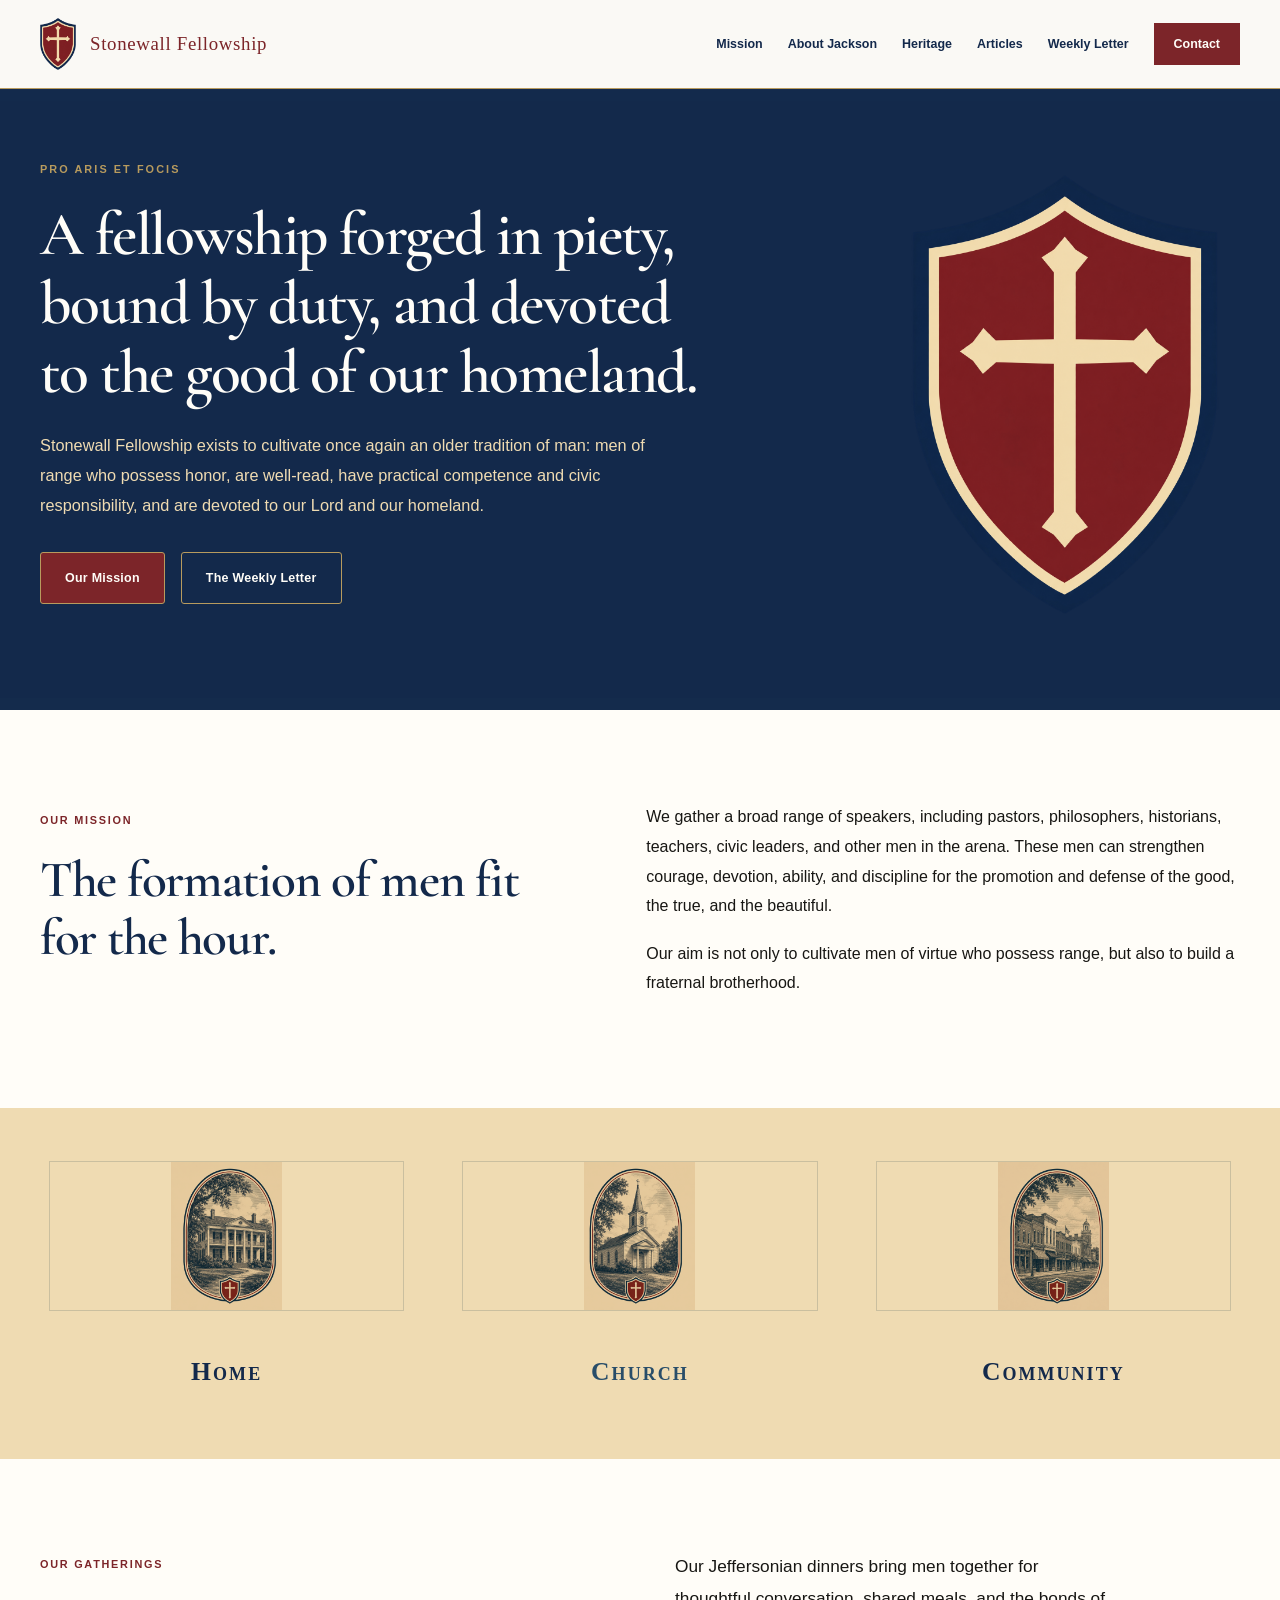
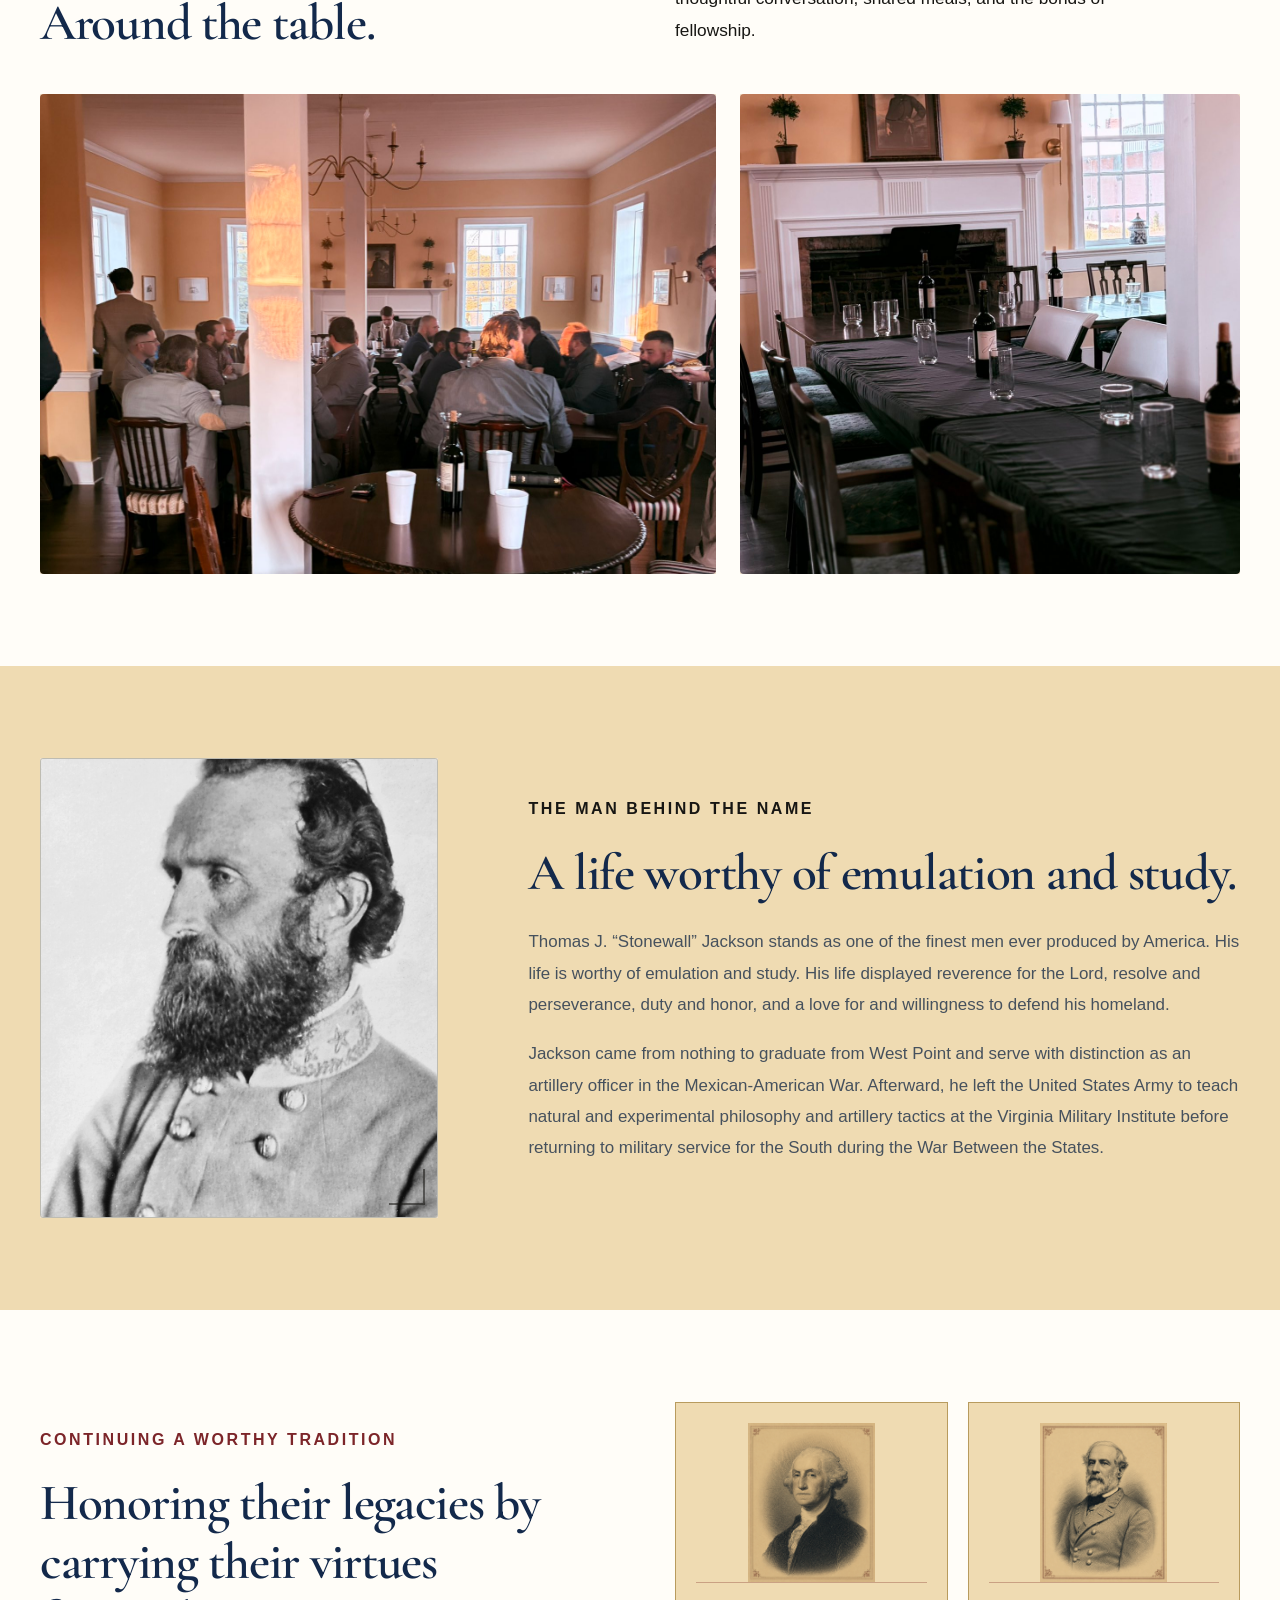
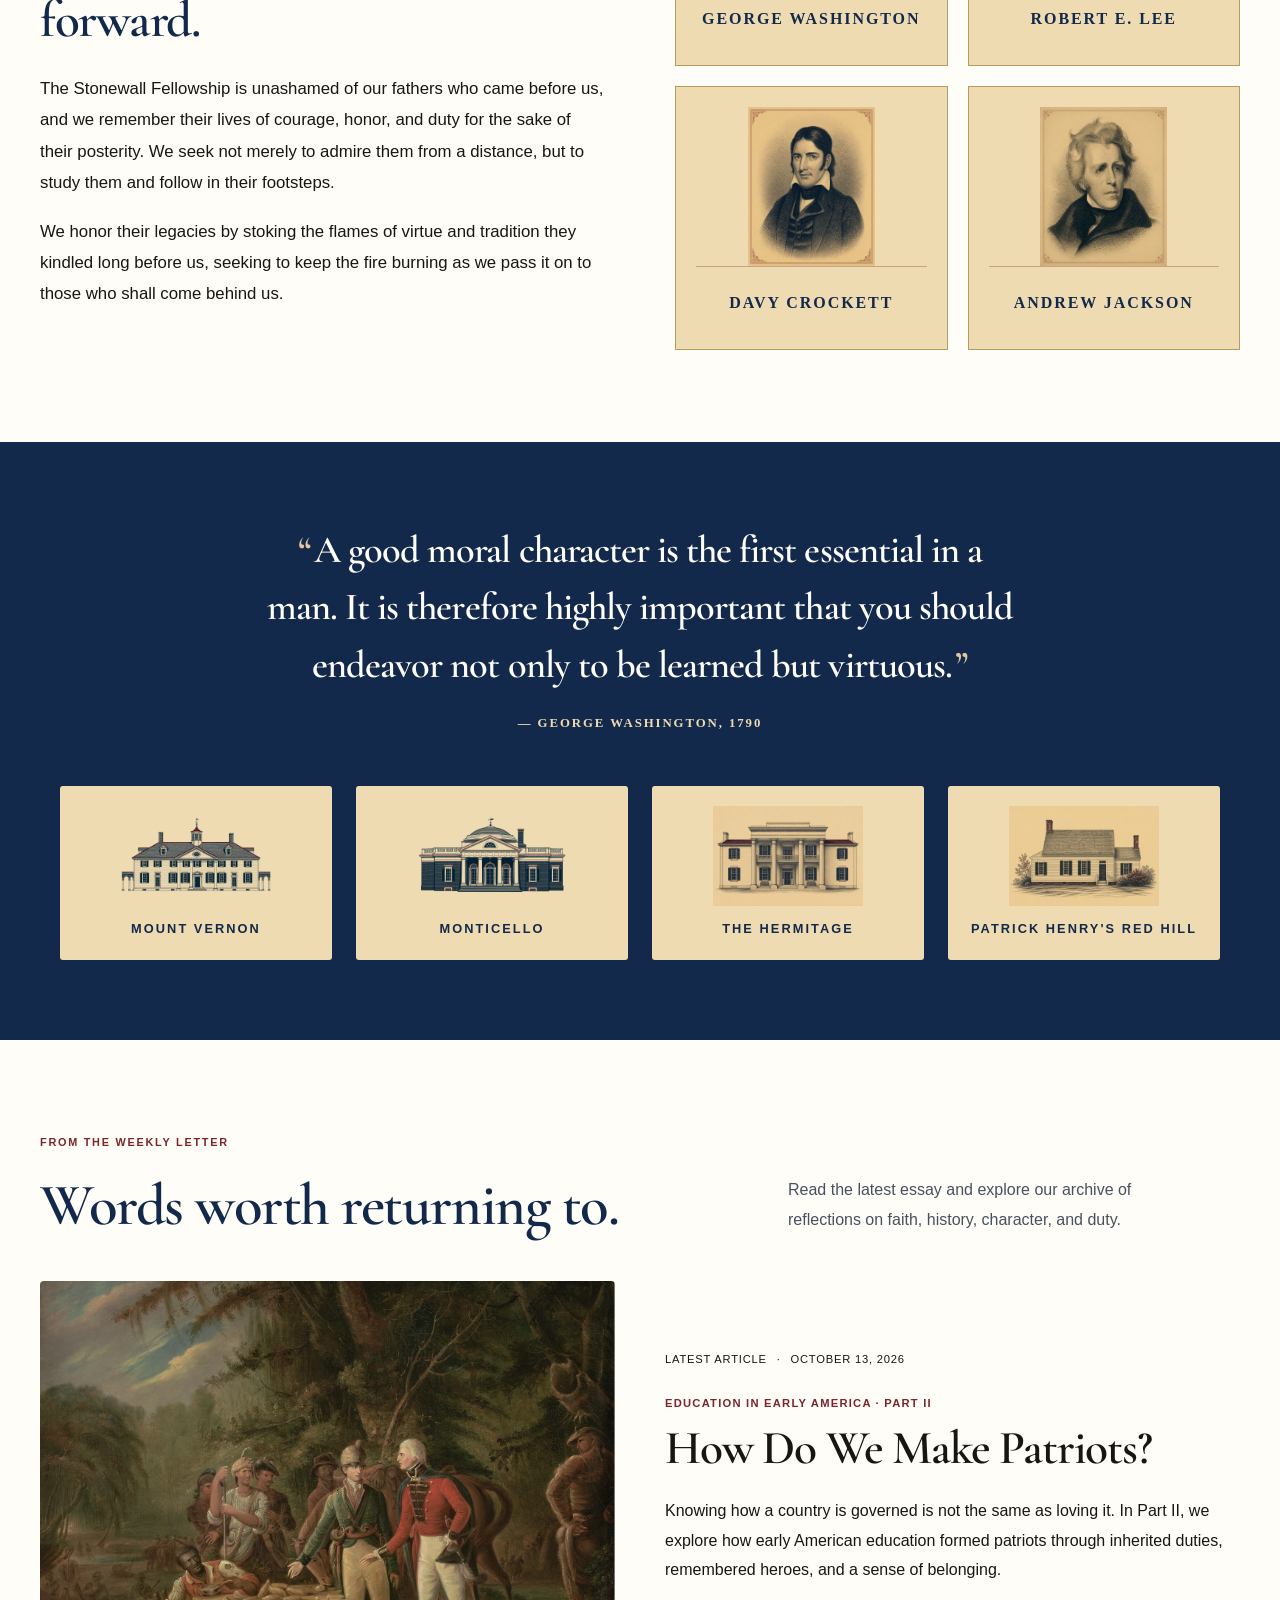
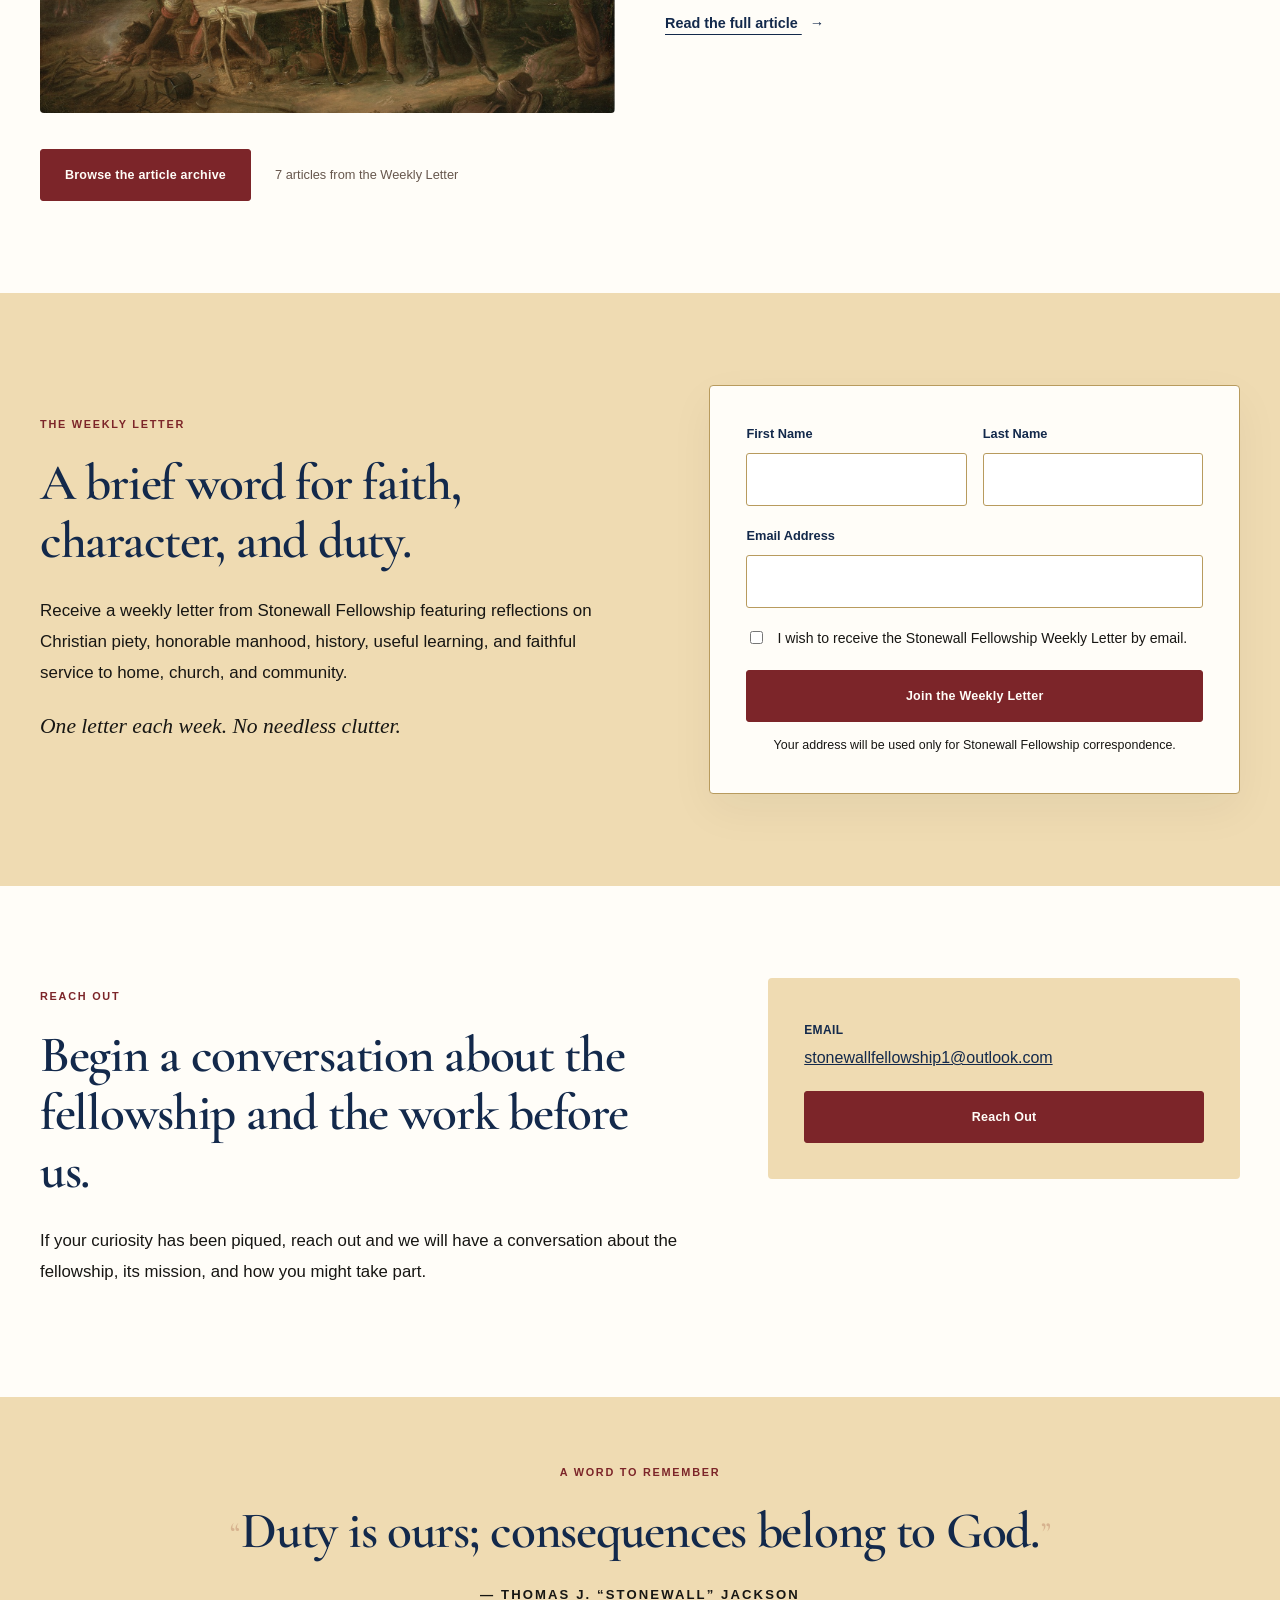
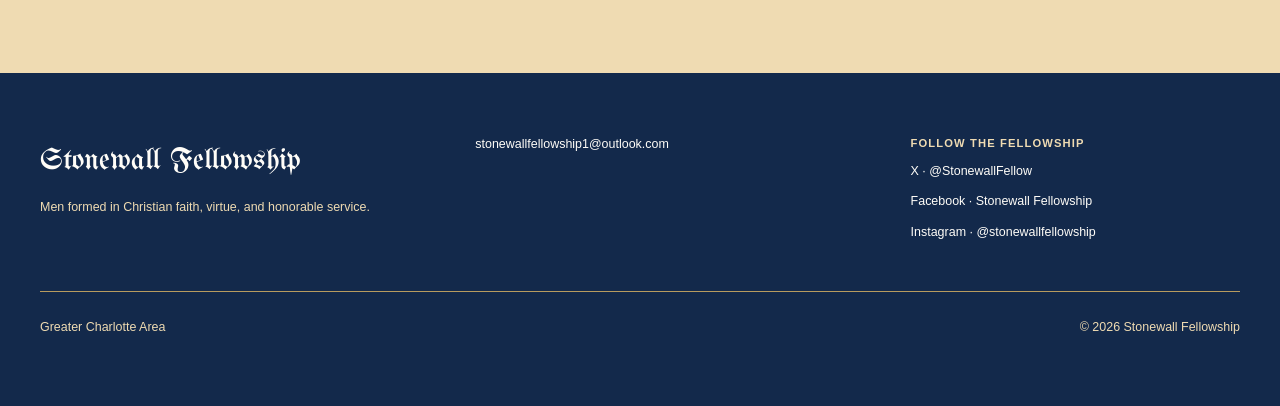
==== index.html @ 9374b17e "Redesign Stonewall Fellowship and add browser screenshots" ====
<!doctype html>
<html lang="en">
<head>
  <meta charset="utf-8">
  <meta name="viewport" content="width=device-width, initial-scale=1">
  <meta name="description" content="A fellowship forged in piety, bound by duty, and devoted to the good of our homeland.">
  <title>Stonewall Fellowship</title>
  <link rel="preload" as="image" href="assets/fellowship-gathering.jpeg" fetchpriority="high">
  <link rel="preload" as="image" href="assets/fellowship-table.jpeg" fetchpriority="high">
  <link rel="icon" type="image/png" href="assets/shield-cutout-preview.png">
  
  
  
  <link rel="stylesheet" href="styles.css">
  <link rel="stylesheet" href="articles.css">
<link rel="stylesheet" href="/refined.css">
</head>
<body>
<a class="skip-link" href="#top">Skip to content</a>
  <header class="site-header">
    <div class="container nav-wrap">
      <a class="brand" href="#top" aria-label="Stonewall Fellowship home">
        <img src="assets/shield-cutout-preview.png" alt="Stonewall Fellowship cross emblem">
        <span>Stonewall Fellowship</span>
      </a>
      <button class="nav-toggle" aria-expanded="false" aria-controls="site-nav">Menu</button>
      <nav id="site-nav" class="site-nav" aria-label="Primary navigation">
        <a href="#mission">Mission</a>
        <a href="#about-jackson">About Jackson</a>
        <a href="#heritage">Heritage</a>
        <a href='/articles/'>Articles</a>
        <a href="#weekly-letter">Weekly Letter</a>
        <a href="#contact" class="nav-cta">Contact</a>
      </nav>
    </div>
  </header>

  <main id="top">
    <section class="hero">
      <div class="southern-leaf-sprig leaf-sprig-hero" aria-hidden="true"><span></span><span></span><span></span><span></span><span></span></div>
      <div class="container hero-grid">
        <div class="hero-copy">
          <p class="eyebrow">Pro Aris et Focis</p>
          <h1>A fellowship forged in piety, bound by duty, and devoted to the good of our homeland.</h1>
          <p class="hero-text">Stonewall Fellowship exists to cultivate once again an older tradition of man: men of range who possess honor, are well-read, have practical competence and civic responsibility, and are devoted to our Lord and our homeland.</p>
          <div class="hero-actions">
            <a class="button button-primary" href="#mission">Our Mission</a>
            <a class="button button-secondary" href="#weekly-letter">The Weekly Letter</a>
          </div>
        </div>
        <div class="hero-logo-wrap">
          <img class="hero-logo hero-shield" src="assets/shield-cutout-preview.png" alt="Stonewall Fellowship shield-and-cross emblem">
        </div>
      </div>
    </section>

    <div class="porch-rail" aria-hidden="true"></div>

    <section id="mission" class="section paper-section">
      <div class="container two-column">
        <div>
          <p class="section-kicker">Our Mission</p>
          <h2>The formation of men fit for the hour.</h2>
        </div>
        <div class="prose">
          <p>We gather a broad range of speakers, including pastors, philosophers, historians, teachers, civic leaders, and other men in the arena. These men can strengthen courage, devotion, ability, and discipline for the promotion and defense of the good, the true, and the beautiful.</p>
          <p>Our aim is not only to cultivate men of virtue who possess range, but also to build a fraternal brotherhood.</p>
        </div>
      </div>
    </section>

    <section class="section visual-band">
      <div class="container visual-grid">
        <figure class="visual-card"><img src="assets/southern-home.png" alt="Engraving of a traditional Southern home"><figcaption>Home</figcaption></figure>
        <figure class="visual-card"><img src="assets/church.png" alt="Engraving of a historic church"><figcaption>Church</figcaption></figure>
        <figure class="visual-card"><img src="assets/main-street.png" alt="Engraving of a traditional small-town main street"><figcaption>Community</figcaption></figure>
      </div>
    </section>

    <section id="gatherings" class="section fellowship-section" aria-labelledby="gatherings-title">
      <div class="container">
        <div class="fellowship-intro">
          <div>
            <p class="section-kicker">Our Gatherings</p>
            <h2 id="gatherings-title">Around the table.</h2>
          </div>
          <p>Our Jeffersonian dinners bring men together for thoughtful conversation, shared meals, and the bonds of fellowship.</p>
        </div>
        <div class="fellowship-photos">
          <figure class="fellowship-photo fellowship-photo-gathering">
            <img src="assets/fellowship-gathering.jpeg" alt="Men gathered for conversation and dinner at Stonewall Fellowship" width="1536" height="2048" loading="eager" fetchpriority="high" decoding="sync">
          </figure>
          <figure class="fellowship-photo fellowship-photo-table">
            <img src="assets/fellowship-table.jpeg" alt="Tables prepared for a Stonewall Fellowship dinner" width="1152" height="2048" loading="eager" fetchpriority="high" decoding="sync">
          </figure>
        </div>
      </div>
    </section>

    <section id="about-jackson" class="section jackson-section">
      <div class="container jackson-grid">
        <div class="jackson-image">
          <img src="assets/jackson-original-photo.jpg" alt="April 1863 photograph of Thomas J. Stonewall Jackson in Confederate uniform">
        </div>
        <div class="jackson-copy">
          <p class="section-kicker">The Man Behind the Name</p>
          <h2>A life worthy of emulation and study.</h2>
          <p>Thomas J. “Stonewall” Jackson stands as one of the finest men ever produced by America. His life is worthy of emulation and study. His life displayed reverence for the Lord, resolve and perseverance, duty and honor, and a love for and willingness to defend his homeland.</p>
          <p>Jackson came from nothing to graduate from West Point and serve with distinction as an artillery officer in the Mexican-American War. Afterward, he left the United States Army to teach natural and experimental philosophy and artillery tactics at the Virginia Military Institute before returning to military service for the South during the War Between the States.</p>
        </div>
      </div>
    </section>

    <section id="heritage" class="section heritage-section">
      <div class="southern-leaf-sprig leaf-sprig-heritage" aria-hidden="true"><span></span><span></span><span></span><span></span><span></span></div>
      <div class="container heritage-grid">
        <div class="heritage-copy">
          <p class="section-kicker">Continuing a Worthy Tradition</p>
          <h2>Honoring their legacies by carrying their virtues forward.</h2>
          <p>The Stonewall Fellowship is unashamed of our fathers who came before us, and we remember their lives of courage, honor, and duty for the sake of their posterity. We seek not merely to admire them from a distance, but to study them and follow in their footsteps.</p>
          <p>We honor their legacies by stoking the flames of virtue and tradition they kindled long before us, seeking to keep the fire burning as we pass it on to those who shall come behind us.</p>
        </div>
        <div class="heritage-portraits" aria-label="Four men of the American tradition">
          <figure class="heritage-portrait-card">
            <img src="assets/portrait-washington.png" alt="Engraved portrait of George Washington">
            <figcaption>George Washington</figcaption>
          </figure>
          <figure class="heritage-portrait-card">
            <img src="assets/portrait-robert-e-lee.png" alt="Engraved portrait of Robert E. Lee">
            <figcaption>Robert E. Lee</figcaption>
          </figure>
          <figure class="heritage-portrait-card">
            <img src="assets/portrait-davy-crockett.png" alt="Engraved portrait of Davy Crockett">
            <figcaption>Davy Crockett</figcaption>
          </figure>
          <figure class="heritage-portrait-card">
            <img src="assets/portrait-andrew-jackson.png" alt="Engraved portrait of Andrew Jackson">
            <figcaption>Andrew Jackson</figcaption>
          </figure>
        </div>
      </div>
    </section>

    <section class="legacy-portrait-section" aria-label="George Washington quotation and historic homes">
      <div class="container legacy-portrait-wrap">
        <div class="legacy-portrait-caption">
          <blockquote>A good moral character is the first essential in a man. It is therefore highly important that you should endeavor not only to be learned but virtuous.</blockquote>
          <p class="legacy-quote-attribution">— George Washington, 1790</p>
        </div>
        <div class="historic-homes-grid">
          <figure class="historic-home-card">
            <img src="assets/silhouette-mount-vernon.png" alt="Architectural silhouette of Mount Vernon">
            <figcaption>Mount Vernon</figcaption>
          </figure>
          <figure class="historic-home-card">
            <img src="assets/silhouette-monticello.png" alt="Architectural silhouette of Monticello">
            <figcaption>Monticello</figcaption>
          </figure>
          <figure class="historic-home-card">
            <img src="assets/hermitage-front-engraving.png" alt="Front architectural engraving of The Hermitage">
            <figcaption>The Hermitage</figcaption>
          </figure>
          <figure class="historic-home-card">
            <img src="assets/red-hill-engraving.png" alt="Architectural engraving of Patrick Henry's Red Hill">
            <figcaption>Patrick Henry's Red Hill</figcaption>
          </figure>
        </div>
      </div>
    </section>

    <div class="porch-rail porch-rail-dark" aria-hidden="true"></div>

    <!-- ARTICLES_FEATURE_START -->
    <section id="articles" class="section articles-section" aria-labelledby="articles-title">
      <div class="container">
        <div class="articles-intro">
          <div><p class="section-kicker">From the Weekly Letter</p><h2 id="articles-title">Words worth returning to.</h2></div>
          <p>Read the latest essay and explore our archive of reflections on faith, history, character, and duty.</p>
        </div>
        <article class="article-feature">
          <a aria-label='Read How Do We Make Patriots?' class='article-feature-image' href='/articles/education-in-early-america-part-ii/'><img src="assets/articles/education-marion.jpg" alt="Marion inviting a British officer to share a meal" loading="lazy" decoding="async"></a>
          <div class="article-feature-copy">
            <p class="article-meta">Latest article <span aria-hidden="true">·</span> <time datetime="2026-10-13">October 13, 2026</time></p>
            <p class="article-series">Education in Early America · Part II</p>
            <h3><a href='/articles/education-in-early-america-part-ii/'>How Do We Make Patriots?</a></h3>
            <p class="article-excerpt">Knowing how a country is governed is not the same as loving it. In Part II, we explore how early American education formed patriots through inherited duties, remembered heroes, and a sense of belonging.</p>
            <a class='text-link' href='/articles/education-in-early-america-part-ii/'>Read the full article <span aria-hidden="true">→</span></a>
          </div>
        </article>
        <div class="articles-archive-link"><a class='button button-primary' href='/articles/'>Browse the article archive</a><span>7 articles from the Weekly Letter</span></div>
      </div>
    </section>
    <!-- ARTICLES_FEATURE_END -->

    <section id="weekly-letter" class="section letter-section">
      <div class="container letter-grid">
        <div class="letter-copy">
          <p class="section-kicker">The Weekly Letter</p>
          <h2>A brief word for faith, character, and duty.</h2>
          <p>Receive a weekly letter from Stonewall Fellowship featuring reflections on Christian piety, honorable manhood, history, useful learning, and faithful service to home, church, and community.</p>
          <p class="letter-note">One letter each week. No needless clutter.</p>
        </div>
        <form class="letter-form" action="https://formsubmit.co/stonewallfellowship1@outlook.com" method="POST">
          <input type="hidden" name="_subject" value="New Stonewall Weekly Letter Signup">
          <input type="hidden" name="_template" value="table">
          <input type="hidden" name="_captcha" value="false">
          <input type="text" name="_honey" class="form-honeypot" tabindex="-1" autocomplete="off" aria-hidden="true">

          <div class="form-row">
            <label for="first-name">First Name
              <input id="first-name" name="First Name" type="text" autocomplete="given-name" required>
            </label>
            <label for="last-name">Last Name
              <input id="last-name" name="Last Name" type="text" autocomplete="family-name" required>
            </label>
          </div>

          <label for="letter-email">Email Address
            <input id="letter-email" name="Email" type="email" autocomplete="email" required>
          </label>

          <label class="consent-row" for="letter-consent">
            <input id="letter-consent" name="Consent" type="checkbox" value="Yes" required>
            <span>I wish to receive the Stonewall Fellowship Weekly Letter by email.</span>
          </label>

          <button class="button button-primary full-width" type="submit">Join the Weekly Letter</button>
          <p class="form-privacy">Your address will be used only for Stonewall Fellowship correspondence.</p>
        </form>
      </div>
    </section>

    <section id="contact" class="section contact-section">
      <div class="southern-leaf-sprig leaf-sprig-contact" aria-hidden="true"><span></span><span></span><span></span><span></span><span></span></div>
      <div class="container contact-grid">
        <div>
          <p class="section-kicker">Reach Out</p>
          <h2>Begin a conversation about the fellowship and the work before us.</h2>
          <p>If your curiosity has been piqued, reach out and we will have a conversation about the fellowship, its mission, and how you might take part.</p>
        </div>
        <div class="contact-card">
          <p><strong>Email</strong><br><a href="mailto:stonewallfellowship1@outlook.com">stonewallfellowship1@outlook.com</a></p>
          <a class="button button-primary full-width" href="mailto:stonewallfellowship1@outlook.com?subject=Stonewall%20Fellowship%20Inquiry">Reach Out</a>
        </div>
      </div>
    </section>

    <section class="section final-quote-section" aria-label="Stonewall Jackson quotation">
      <div class="container final-quote-wrap">
        <p class="section-kicker centered">A Word to Remember</p>
        <blockquote>Duty is ours; consequences belong to God.</blockquote>
        <p class="quote-attribution">— Thomas J. “Stonewall” Jackson</p>
      </div>
    </section>

  </main>

  <footer class="site-footer">
    <div class="container footer-grid">
      <div class="footer-identity">
        <p class="footer-title">Stonewall Fellowship</p>
        <p>Men formed in Christian faith, virtue, and honorable service.</p>
      </div>
      <div class="footer-contact">
        <p><a href="mailto:stonewallfellowship1@outlook.com">stonewallfellowship1@outlook.com</a></p>
      </div>
      <div class="footer-social">
        <p class="footer-heading">Follow the Fellowship</p>
        <p><a href="https://x.com/StonewallFellow" target="_blank" rel="noopener noreferrer">X · @StonewallFellow</a></p>
        <p><a href="https://www.facebook.com/stonewallfellowship" target="_blank" rel="noopener noreferrer">Facebook · Stonewall Fellowship</a></p>
        <p><a href="https://www.instagram.com/stonewallfellowship/" target="_blank" rel="noopener noreferrer">Instagram · @stonewallfellowship</a></p>
      </div>
      <div class="footer-place">
        <p>Greater Charlotte Area</p>
        <p>© <span id="year"></span> Stonewall Fellowship</p>
      </div>
    </div>
  </footer>
  <script src="script.js"></script>
</body>
</html>
---- styles.css ----
:root{--navy:#092f50;--navy2:#061f35;--red:#963127;--cream:#f4eadc;--paper:#fbf6ec;--ink:#172432;--muted:#5f6670;--line:rgba(9,47,80,.18);--shadow:0 20px 60px rgba(6,31,53,.14)}
*{box-sizing:border-box}html{scroll-behavior:smooth}body{margin:0;color:var(--ink);background:var(--paper);font-family:"Libre Franklin",sans-serif;line-height:1.65}img{max-width:100%;display:block}a{color:inherit}.container{width:min(1160px,calc(100% - 40px));margin:auto}.centered{text-align:center}h1,h2,h3,.brand,.motto,blockquote{font-family:"Cormorant Garamond",serif;line-height:1.02}h1{font-size:clamp(3.8rem,8vw,7.4rem);letter-spacing:-.04em;margin:0 0 24px}h2{font-size:clamp(2.6rem,5vw,4.8rem);letter-spacing:-.03em;margin:0 0 24px}h3{font-size:2rem;margin:12px 0}p{margin:0 0 18px}
.site-header{position:sticky;top:0;z-index:50;background:rgba(244,234,220,.96);backdrop-filter:blur(12px);border-bottom:1px solid var(--line)}.nav-wrap{min-height:82px;display:flex;align-items:center;justify-content:space-between;gap:24px}.brand{display:flex;align-items:center;gap:12px;text-decoration:none;font-size:1.45rem;font-weight:700;color:var(--navy)}.brand img{width:54px;height:54px;object-fit:cover;border-radius:50%}.site-nav{display:flex;gap:28px;align-items:center}.site-nav a{text-decoration:none;font-size:.91rem;font-weight:700;text-transform:uppercase;letter-spacing:.08em}.nav-cta{border-bottom:2px solid var(--red);padding-bottom:4px}.nav-toggle{display:none;border:1px solid var(--navy);background:transparent;padding:8px 12px;font:inherit}
.hero{position:relative;overflow:hidden;color:var(--cream);background:radial-gradient(circle at 80% 20%,rgba(150,49,39,.32),transparent 28%),linear-gradient(135deg,var(--navy2),var(--navy));padding:92px 0}.hero:after{content:"";position:absolute;inset:0;background-image:linear-gradient(rgba(255,255,255,.025) 1px,transparent 1px),linear-gradient(90deg,rgba(255,255,255,.025) 1px,transparent 1px);background-size:34px 34px;pointer-events:none}.hero-grid{position:relative;z-index:1;display:grid;grid-template-columns:1.15fr .85fr;gap:70px;align-items:center}.eyebrow,.section-kicker{text-transform:uppercase;letter-spacing:.19em;font-size:.76rem;font-weight:700}.eyebrow{color:#e8c7ad}.hero-text{max-width:700px;font-size:1.15rem;color:rgba(244,234,220,.86)}.hero-actions{display:flex;gap:14px;flex-wrap:wrap;margin:34px 0 30px}.button{min-height:52px;display:inline-flex;align-items:center;justify-content:center;padding:0 24px;text-decoration:none;font-weight:700;border:1px solid transparent;transition:.2s}.button:hover{transform:translateY(-2px)}.button-primary{background:var(--red);color:#fff}.button-secondary{border-color:rgba(244,234,220,.55);color:var(--cream)}.full-width{width:100%}.motto{font-size:1.6rem;margin:0}.motto span{font-size:1rem;font-family:"Libre Franklin",sans-serif;color:#d9c8b8}.hero-logo-wrap{display:flex;justify-content:center}.hero-logo{width:min(520px,100%);filter:drop-shadow(0 22px 38px rgba(0,0,0,.28));border-radius:50%}.hero-shield{width:min(460px,100%);border:8px solid rgba(244,234,220,.22);box-shadow:0 0 0 1px rgba(244,234,220,.38),0 28px 65px rgba(0,0,0,.28)}
.section{padding:100px 0}.paper-section{background:var(--paper)}.section-kicker{color:var(--red);margin-bottom:16px}.two-column{display:grid;grid-template-columns:.9fr 1.1fr;gap:85px}.prose{font-size:1.08rem;color:#46515d}.visual-band{background:var(--cream);padding:68px 0}.visual-grid{display:grid;grid-template-columns:repeat(3,1fr);gap:26px}.visual-card{margin:0;background:#fff;border:1px solid var(--line);box-shadow:var(--shadow);overflow:hidden}.visual-card img{width:100%;aspect-ratio:3/4;object-fit:cover}.visual-card figcaption{text-align:center;font-family:"Cormorant Garamond",serif;font-size:2rem;font-weight:700;padding:18px;color:var(--navy)}
.principles-section{background:#fff}.principle-grid{display:grid;grid-template-columns:repeat(4,1fr);gap:18px;margin-top:52px}.principle-card{background:var(--paper);border-top:4px solid var(--navy);padding:28px 22px;min-height:250px}.principle-card span{color:var(--red);font-weight:700}.principle-card p{color:var(--muted);font-size:.95rem}
.gathering-section{background:var(--cream)}.gatherings-wrap{display:grid;gap:54px}.gatherings-heading{display:grid;grid-template-columns:.52fr 1.48fr;gap:70px;align-items:center}.event-art img{width:min(340px,100%);margin:auto;border-radius:50%;filter:drop-shadow(0 18px 28px rgba(6,31,53,.14))}.event-intro{font-size:1.08rem;color:#535e68;max-width:760px}.upcoming-events{display:grid;grid-template-columns:repeat(2,minmax(0,1fr));gap:26px}.event-card{position:relative;background:var(--paper);border:1px solid var(--line);box-shadow:var(--shadow);padding:34px}.event-card-upcoming{display:grid;grid-template-columns:92px 1fr;gap:28px;border-top:5px solid var(--navy)}.event-status{position:absolute;right:24px;top:20px;margin:0;color:var(--red);font-size:.72rem;font-weight:700;letter-spacing:.16em;text-transform:uppercase}.event-date{display:flex;flex-direction:column;align-items:center;margin:4px 0 0;padding-right:22px;border-right:1px solid var(--line);color:var(--navy);line-height:1}.event-date span{font-size:.78rem;font-weight:700;letter-spacing:.18em}.event-date strong{font-family:"Cormorant Garamond",serif;font-size:4.2rem;font-weight:600}.event-date small{font-size:.8rem;letter-spacing:.12em}.event-details{padding-top:18px}.event-details h3{font-size:2.35rem;color:var(--navy);max-width:420px}.event-subtitle{margin:-4px 0 14px;color:var(--red);font-family:"Cormorant Garamond",serif;font-size:1.45rem;font-weight:700;font-style:italic}.event-details>p:not(.event-subtitle){color:#535e68}.event-details dl{margin-top:20px}.event-details dl div{grid-template-columns:92px 1fr}.past-events{padding-top:14px;border-top:6px double rgba(9,47,80,.18)}.past-event-card{display:grid;grid-template-columns:1.15fr .85fr;gap:46px;background:rgba(255,255,255,.52);border-left:4px solid var(--red);padding:30px 34px}.past-event-card h3{color:var(--navy);margin-top:4px}.past-event-card p:last-child{color:#5a6470}.past-event-date{margin:0;color:var(--red);font-size:.76rem;font-weight:700;letter-spacing:.14em;text-transform:uppercase}.past-event-card dl{margin:0}.past-event-card dl div{grid-template-columns:140px 1fr}dl{margin:0 0 28px}dl div{display:grid;grid-template-columns:160px 1fr;gap:18px;padding:13px 0;border-bottom:1px solid var(--line)}dt{font-weight:700}dd{margin:0;color:#4b5660}
.heritage-section{background:var(--navy2);color:var(--cream)}.heritage-grid{display:grid;grid-template-columns:.82fr 1.18fr;gap:70px;align-items:center}.heritage-copy p:not(.section-kicker){color:rgba(244,234,220,.8);font-size:1.05rem}.heritage-copy blockquote{margin:40px 0 0;padding-left:24px;border-left:3px solid var(--red);font-size:2rem}.heritage-image img{max-height:900px;width:100%;object-fit:contain;filter:drop-shadow(0 24px 45px rgba(0,0,0,.35))}.wordmark-section{background:var(--paper);padding:55px 0}.wordmark-section img{width:min(850px,100%);margin:auto}
.contact-section{background:#fff}.contact-grid{display:grid;grid-template-columns:1.15fr .85fr;gap:80px}.contact-grid>div:first-child p:last-child{color:var(--muted);font-size:1.05rem;max-width:680px}.contact-card{background:var(--cream);border:1px solid var(--line);padding:34px}.contact-card a:not(.button){color:var(--navy);word-break:break-word}.site-footer{background:#041827;color:rgba(244,234,220,.76);padding:28px 0;font-size:.9rem}.footer-row{display:flex;justify-content:space-between;gap:18px}.footer-row p{margin:0}
@media(max-width:900px){.hero-grid,.two-column,.gatherings-heading,.heritage-grid,.contact-grid{grid-template-columns:1fr;gap:46px}.upcoming-events{grid-template-columns:1fr}.event-art img{width:min(300px,72vw)}.hero-logo{width:min(420px,80vw)}.principle-grid{grid-template-columns:repeat(2,1fr)}.site-nav{display:none;position:absolute;top:82px;left:0;right:0;background:var(--cream);padding:24px;flex-direction:column;align-items:flex-start;border-bottom:1px solid var(--line)}.site-nav.open{display:flex}.nav-toggle{display:block}}
@media(max-width:620px){.container{width:min(100% - 28px,1160px)}.hero{padding:70px 0}.section{padding:76px 0}.visual-grid,.principle-grid{grid-template-columns:1fr}.event-card-upcoming{grid-template-columns:1fr;padding:28px 24px}.event-date{align-items:flex-start;border-right:0;border-bottom:1px solid var(--line);padding:0 0 18px;max-width:90px}.event-date strong{font-size:3.5rem}.event-status{right:18px;top:18px}.past-event-card{grid-template-columns:1fr;padding:26px 22px;gap:18px}.brand span{display:none}dl div,.event-details dl div,.past-event-card dl div{grid-template-columns:1fr;gap:2px}.footer-row{flex-direction:column}.heritage-copy blockquote{font-size:1.65rem}.wordmark-section{padding:34px 0}}

.jackson-section{background:var(--paper);border-top:1px solid var(--line);border-bottom:1px solid var(--line)}.jackson-grid{display:grid;grid-template-columns:.9fr 1.1fr;gap:80px;align-items:center}.jackson-image img{width:min(520px,100%);margin:auto;filter:drop-shadow(0 22px 40px rgba(6,31,53,.16))}.jackson-copy p:not(.section-kicker){color:#46515d;font-size:1.06rem}.final-quote-section{background:linear-gradient(135deg,var(--navy2),var(--navy));color:var(--cream);text-align:center;padding:92px 0}.final-quote-wrap{max-width:920px}.final-quote-section blockquote{font-size:clamp(2.6rem,6vw,5.4rem);line-height:1.08;margin:22px auto 24px}.quote-attribution{margin:0;color:#e8c7ad;text-transform:uppercase;letter-spacing:.16em;font-size:.82rem;font-weight:700}@media(max-width:900px){.jackson-grid{grid-template-columns:1fr;gap:46px}}


/* Subtle Southern-classical refinements */
body{background-color:var(--paper);background-image:radial-gradient(circle at 20% 10%,rgba(150,49,39,.025),transparent 24%),radial-gradient(circle at 80% 90%,rgba(9,47,80,.03),transparent 28%)}
.site-header{box-shadow:0 2px 0 rgba(150,49,39,.12)}
.site-header:after{content:"";position:absolute;left:0;right:0;bottom:-4px;height:3px;background:linear-gradient(90deg,transparent 0,var(--red) 18%,var(--navy) 50%,var(--red) 82%,transparent 100%);opacity:.45}
.hero{border-bottom:6px double rgba(244,234,220,.34)}
.hero-copy:before{content:"✦";display:block;color:#d7b38f;font-size:1.05rem;letter-spacing:.5em;margin-bottom:12px}
.section-kicker{font-family:"Cormorant Garamond",serif;font-size:.9rem;letter-spacing:.22em;font-weight:700}
.section-kicker:after{content:"";display:block;width:74px;height:1px;background:var(--red);margin-top:10px}
.section-kicker.centered:after{margin:10px auto 0}
.paper-section,.jackson-section,.contact-section{position:relative}
.paper-section:before,.jackson-section:before,.contact-section:before{content:"";position:absolute;top:24px;left:50%;transform:translateX(-50%);width:min(260px,40vw);height:14px;background:linear-gradient(90deg,transparent,var(--navy),transparent);clip-path:polygon(0 45%,42% 45%,47% 0,50% 45%,53% 0,58% 45%,100% 45%,100% 55%,58% 55%,53% 100%,50% 55%,47% 100%,42% 55%,0 55%);opacity:.42}
.visual-card,.principle-card,.event-card,.contact-card{outline:1px solid rgba(150,49,39,.12);outline-offset:-7px}
.visual-card figcaption{font-variant:small-caps;letter-spacing:.08em}
.principle-card h3{font-variant:small-caps;letter-spacing:.04em}
.event-card{border-top:4px solid var(--red)}
.jackson-copy h2,.heritage-copy h2{position:relative;padding-bottom:18px}
.jackson-copy h2:after,.heritage-copy h2:after{content:"";position:absolute;left:0;bottom:0;width:110px;height:3px;background:linear-gradient(90deg,var(--red),var(--navy))}
.wordmark-section{border-top:1px solid rgba(150,49,39,.18);border-bottom:1px solid rgba(150,49,39,.18)}
.final-quote-section{border-top:6px double rgba(244,234,220,.35);border-bottom:6px double rgba(244,234,220,.22)}
.final-quote-section blockquote:before,.final-quote-section blockquote:after{color:#d7b38f;font-size:.55em;vertical-align:.2em}
.final-quote-section blockquote:before{content:"“";margin-right:.08em}.final-quote-section blockquote:after{content:"”";margin-left:.08em}
@media(max-width:620px){.paper-section:before,.jackson-section:before,.contact-section:before{top:16px}.hero-copy:before{margin-bottom:8px}}

/* Final classical polish and improved page rhythm */
.section:nth-of-type(even):not(.final-quote-section){background-image:linear-gradient(180deg,rgba(255,255,255,.18),rgba(9,47,80,.012))}
.hero-copy h1{max-width:760px;text-wrap:balance}
.hero-text,.prose p,.jackson-copy p,.heritage-copy p{max-width:760px}
.paper-section,.principles-section,.gathering-section,.jackson-section,.heritage-section,.contact-section{scroll-margin-top:86px}
.two-column,.event-layout,.jackson-grid,.heritage-grid,.contact-grid{align-items:start}
.two-column>div:first-child,.event-layout>div:last-child,.jackson-copy,.heritage-copy,.contact-grid>div:first-child{padding-top:8px}
.gathering-section,.jackson-section,.heritage-section{border-top:1px solid rgba(9,47,80,.12)}
.contact-card strong{font-family:"Cormorant Garamond",serif;font-size:1.25rem;color:var(--navy);letter-spacing:.03em}
.site-footer{position:relative;border-top:5px double rgba(244,234,220,.28);padding:46px 0;background:linear-gradient(135deg,#031521,#082b47)}
.site-footer:before{content:"✦";position:absolute;left:50%;top:-17px;transform:translateX(-50%);color:#d7b38f;background:#061f35;padding:0 12px;font-size:1.1rem}
.footer-grid{display:grid;grid-template-columns:1.15fr 1fr 1.2fr .8fr;gap:36px;align-items:start}
.footer-grid p{margin:0 0 7px}
.footer-title{font-family:"Cormorant Garamond",serif;font-size:1.7rem;font-weight:700;color:var(--cream);letter-spacing:.03em}
.footer-identity p:last-child{max-width:410px}
.footer-contact a,.footer-social a{color:var(--cream);text-decoration:none;border-bottom:1px solid rgba(244,234,220,.32)}
.footer-social a:hover{color:#fff;border-bottom-color:var(--red)}
.footer-heading{font-family:"Cormorant Garamond",serif;font-size:1.25rem;font-weight:700;color:var(--cream)}
.footer-place{text-align:right}
@media(max-width:760px){.footer-grid{grid-template-columns:1fr;gap:26px}.footer-place{text-align:left}}


/* Additional restrained Southern character */
.hero-copy{position:relative;padding-left:28px;border-left:3px solid rgba(215,179,143,.68)}
.hero-copy:after{content:"";position:absolute;left:-7px;top:0;width:11px;height:11px;border:2px solid #d7b38f;transform:rotate(45deg);background:var(--navy2)}
.visual-band{position:relative;border-top:6px double rgba(150,49,39,.22);border-bottom:6px double rgba(9,47,80,.18)}
.visual-band:before,.visual-band:after{content:"❦";position:absolute;left:50%;transform:translateX(-50%);font-family:"Cormorant Garamond",serif;font-size:2rem;color:var(--red);background:var(--cream);padding:0 16px;line-height:1}
.visual-band:before{top:-16px}.visual-band:after{bottom:-16px}
.principle-card{box-shadow:inset 0 0 0 1px rgba(150,49,39,.08)}
.principle-card:before{content:"✦";display:block;color:var(--red);font-size:.7rem;margin-bottom:10px}
.jackson-section{background-image:linear-gradient(rgba(251,246,236,.94),rgba(251,246,236,.94)),url("assets/southern-home.png");background-size:cover;background-position:center;background-attachment:fixed}
.jackson-copy{background:rgba(251,246,236,.91);padding:38px;border:1px solid rgba(9,47,80,.15);box-shadow:var(--shadow);outline:1px solid rgba(150,49,39,.12);outline-offset:-9px}
.contact-card{border-radius:0;position:relative}
.contact-card:before,.contact-card:after{content:"";position:absolute;width:28px;height:28px;border-color:var(--red);opacity:.5}
.contact-card:before{left:10px;top:10px;border-left:1px solid;border-top:1px solid}.contact-card:after{right:10px;bottom:10px;border-right:1px solid;border-bottom:1px solid}
.footer-title:after{content:"";display:block;width:85px;height:2px;margin-top:8px;background:linear-gradient(90deg,var(--red),transparent)}
@media(max-width:900px){.hero-copy{padding-left:18px}.jackson-section{background-attachment:scroll}.jackson-copy{padding:28px}}


/* Weekly Letter signup */
.letter-section{position:relative;background:linear-gradient(135deg,#efe1cf,#fbf6ec);border-top:6px double rgba(150,49,39,.22);border-bottom:1px solid rgba(9,47,80,.14);scroll-margin-top:86px}
.letter-section:before{content:"❦";position:absolute;left:50%;top:-18px;transform:translateX(-50%);background:var(--cream);color:var(--red);font-family:"Cormorant Garamond",serif;font-size:2rem;line-height:1;padding:0 16px}
.letter-grid{display:grid;grid-template-columns:1fr .9fr;gap:80px;align-items:center}
.letter-copy p:not(.section-kicker){max-width:650px;color:#4d5862;font-size:1.06rem}
.letter-note{font-family:"Cormorant Garamond",serif;font-size:1.35rem!important;font-style:italic;color:var(--navy)!important}
.letter-form{background:rgba(255,255,255,.78);border:1px solid rgba(9,47,80,.2);border-top:4px solid var(--red);padding:38px;box-shadow:var(--shadow);outline:1px solid rgba(150,49,39,.12);outline-offset:-9px}
.letter-form label{display:block;font-size:.78rem;font-weight:700;letter-spacing:.09em;text-transform:uppercase;color:var(--navy);margin-bottom:18px}
.letter-form input[type="text"],.letter-form input[type="email"]{width:100%;margin-top:8px;padding:14px 15px;border:1px solid rgba(9,47,80,.28);background:#fff;color:var(--ink);font:inherit;border-radius:0;outline:none}
.letter-form input[type="text"]:focus,.letter-form input[type="email"]:focus{border-color:var(--red);box-shadow:0 0 0 3px rgba(150,49,39,.1)}
.form-row{display:grid;grid-template-columns:1fr 1fr;gap:16px}
.consent-row{display:flex!important;gap:11px;align-items:flex-start;text-transform:none!important;letter-spacing:0!important;font-size:.88rem!important;font-weight:500!important;color:#46515d!important}
.consent-row input{margin-top:5px;accent-color:var(--red)}
.form-privacy{text-align:center;color:var(--muted);font-size:.78rem;margin:12px 0 0}
.form-honeypot{position:absolute!important;left:-9999px!important;opacity:0!important;pointer-events:none!important}
@media(max-width:900px){.letter-grid{grid-template-columns:1fr;gap:46px}}
@media(max-width:620px){.letter-form{padding:28px 22px}.form-row{grid-template-columns:1fr;gap:0}}

/* Warmer Southern-classical heritage treatment */
.heritage-section{
  position:relative;
  overflow:hidden;
  background:
    linear-gradient(90deg,rgba(122,70,36,.045) 1px,transparent 1px),
    linear-gradient(rgba(122,70,36,.03) 1px,transparent 1px),
    linear-gradient(145deg,#f3e5d2 0%,#fbf6ec 48%,#ead7bd 100%);
  background-size:42px 42px,42px 42px,auto;
  border-top:7px double rgba(123,42,35,.3);
  border-bottom:7px double rgba(9,47,80,.2);
}
.heritage-section:before,.heritage-section:after{
  content:"❦";
  position:absolute;
  top:50%;
  transform:translateY(-50%);
  color:rgba(123,42,35,.12);
  font-family:"Cormorant Garamond",serif;
  font-size:11rem;
  line-height:1;
  pointer-events:none;
}
.heritage-section:before{left:-36px}.heritage-section:after{right:-36px;transform:translateY(-50%) scaleX(-1)}
.heritage-grid{position:relative;z-index:1;align-items:center}
.heritage-copy{
  position:relative;
  padding:42px 42px 38px;
  background:rgba(251,246,236,.9);
  border:1px solid rgba(9,47,80,.2);
  box-shadow:0 18px 45px rgba(54,35,23,.12);
  outline:1px solid rgba(123,42,35,.16);
  outline-offset:-10px;
}
.heritage-copy:before{
  content:"Pro Aris et Focis";
  display:block;
  margin-bottom:18px;
  color:var(--red);
  font-family:"Cormorant Garamond",serif;
  font-size:.82rem;
  font-weight:700;
  letter-spacing:.2em;
  text-transform:uppercase;
}
.heritage-copy blockquote{
  border-top:1px solid rgba(123,42,35,.28);
  border-bottom:1px solid rgba(123,42,35,.28);
  padding:22px 0;
  margin-top:28px;
  color:var(--navy);
  font-size:clamp(1.65rem,3vw,2.35rem);
  text-align:center;
}
.heritage-image{
  padding:14px;
  background:#efe0ca;
  border:1px solid rgba(72,46,27,.3);
  box-shadow:0 20px 44px rgba(54,35,23,.18);
  outline:3px double rgba(123,42,35,.25);
  outline-offset:-9px;
}
.heritage-image img{display:block;filter:sepia(.1) contrast(1.02)}
.site-header .brand span{font-family:"Cormorant Garamond",serif;letter-spacing:.035em;font-size:1.18rem}
.button-primary{box-shadow:inset 0 0 0 1px rgba(255,255,255,.22),0 7px 18px rgba(5,25,42,.13)}
@media(max-width:900px){
  .heritage-section:before,.heritage-section:after{font-size:7rem;opacity:.55}
  .heritage-copy{padding:34px 30px}
}
@media(max-width:620px){
  .heritage-copy{padding:30px 23px}
  .heritage-section:before,.heritage-section:after{display:none}
}

/* Heritage section contrast correction */
.heritage-copy{color:var(--ink)}
.heritage-copy h2{color:var(--navy2)}
.heritage-copy .section-kicker{color:var(--red)}
.heritage-copy p:not(.section-kicker){color:#3f4a54}
.heritage-copy blockquote cite{display:block;margin-top:14px;font-family:"Libre Franklin",sans-serif;font-size:.72rem;font-style:normal;font-weight:700;letter-spacing:.14em;text-transform:uppercase;color:var(--red)}

/* Latin motto emphasis */
.motto{
  display:inline-block;
  margin-top:4px;
  padding:9px 15px 8px;
  border-top:1px solid rgba(232,199,173,.55);
  border-bottom:1px solid rgba(232,199,173,.55);
  font-family:"IM Fell English SC","Cormorant Garamond",serif;
  font-size:1.82rem;
  letter-spacing:.045em;
  color:#f3dfc8;
  text-shadow:0 1px 2px rgba(0,0,0,.24);
}
.motto span{
  margin-left:.2em;
  font-family:"Cormorant Garamond",serif;
  font-size:1.06rem;
  font-weight:600;
  letter-spacing:.025em;
  color:#e4d2c1;
}
@media(max-width:620px){
  .motto{font-size:1.5rem;padding:8px 10px}
  .motto span{display:block;margin:3px 0 0;font-size:.95rem}
}

/* Ticket-site visual system: burgundy, parchment, engraved navy, formal symmetry */
:root{
  --navy:#173956;
  --navy2:#0b263d;
  --red:#7f211f;
  --red-dark:#5d1717;
  --red-soft:#a34a3f;
  --blue:#284d69;
  --blue-soft:#70899d;
  --cream:#f0e2cc;
  --paper:#faf3e7;
  --ink:#1d2a35;
  --muted:#64605c;
  --line:rgba(127,33,31,.24);
  --shadow:0 22px 56px rgba(62,25,21,.13);
}

body{
  background-color:var(--paper);
  background-image:
    linear-gradient(rgba(127,33,31,.022) 1px,transparent 1px),
    linear-gradient(90deg,rgba(23,57,86,.018) 1px,transparent 1px);
  background-size:40px 40px;
}

.site-header{
  background:rgba(250,243,231,.97);
  border-bottom:4px double rgba(69,109,140,.62);
  box-shadow:0 5px 18px rgba(63,28,23,.08);
}
.site-header:after{display:none}
.nav-wrap{min-height:78px}
.brand{color:var(--red-dark)}
.brand img{
  border:1px solid rgba(127,33,31,.35);
  box-shadow:0 0 0 3px var(--paper),0 0 0 4px rgba(69,109,140,.34);
}
.site-nav a{color:var(--navy2)}
.site-nav a:hover{color:var(--red)}
.nav-cta{
  color:var(--paper)!important;
  background:var(--red);
  border:1px solid var(--red-dark);
  padding:10px 16px;
  box-shadow:inset 0 0 0 2px rgba(255,255,255,.15);
}

.hero{
  color:var(--navy2);
  background:
    radial-gradient(circle at 50% 12%,rgba(127,33,31,.08),transparent 31%),
    linear-gradient(135deg,#efe0ca 0%,var(--paper) 46%,#ead6bb 100%);
  padding:76px 0 84px;
  border-top:1px solid rgba(127,33,31,.4);
  border-bottom:8px double rgba(69,109,140,.48);
}
.hero:before{
  content:"";
  position:absolute;
  inset:18px;
  border:1px solid rgba(127,33,31,.38);
  outline:1px solid rgba(23,57,86,.2);
  outline-offset:5px;
  pointer-events:none;
}
.hero:after{
  background-image:
    radial-gradient(circle at center,transparent 0 58%,rgba(73,44,25,.08) 100%),
    linear-gradient(rgba(127,33,31,.026) 1px,transparent 1px),
    linear-gradient(90deg,rgba(23,57,86,.022) 1px,transparent 1px);
  background-size:auto,36px 36px,36px 36px;
}
.hero-grid{
  grid-template-columns:1fr;
  gap:25px;
  justify-items:center;
  text-align:center;
  max-width:1040px;
}
.hero-logo-wrap{order:-1}
.hero-shield{
  width:190px;
  border:5px solid rgba(240,226,204,.42);
  box-shadow:0 0 0 1px rgba(69,109,140,.62),0 18px 44px rgba(23,57,86,.22);
}
.hero-copy{
  max-width:940px;
  padding:0;
  border-left:0;
}
.hero-copy:before{
  content:"✦  ❦  ✦";
  color:var(--red);
  letter-spacing:.6em;
  margin:0 auto 14px;
}
.hero-copy:after{display:none}
.eyebrow{color:var(--blue)}
.hero-copy h1{
  max-width:940px;
  margin-left:auto;
  margin-right:auto;
  font-size:clamp(3.15rem,6.4vw,6.25rem);
  letter-spacing:-.035em;
  text-wrap:balance;
  color:var(--navy2);
}
.hero-text{
  max-width:760px;
  margin-left:auto;
  margin-right:auto;
  color:#505961;
}
.hero-actions{justify-content:center;margin:30px 0 26px}
.hero .button-primary{
  color:#fffaf2;
  background:var(--red);
  border:1px solid var(--red-dark);
  box-shadow:inset 0 0 0 2px rgba(255,255,255,.16),0 10px 24px rgba(71,22,19,.16);
}
.hero .button-primary:hover{background:var(--red-dark)}
.motto{color:var(--red-dark);border-color:rgba(127,33,31,.36);text-shadow:none}
.motto span{color:var(--navy)}

.paper-section,.principles-section,.jackson-section,.contact-section{background-color:var(--paper)}
.section-kicker{color:var(--red)}
.section-kicker:after{height:2px;background:linear-gradient(90deg,var(--red),rgba(127,33,31,.15))}
.paper-section .section-kicker,.letter-section .section-kicker{color:var(--blue)}
.paper-section .section-kicker:after,.letter-section .section-kicker:after{background:linear-gradient(90deg,var(--blue),rgba(69,109,140,.14))}
h2{color:var(--navy2)}

.visual-band{
  background:linear-gradient(180deg,#ead7bd,var(--cream));
  border-top:7px double rgba(127,33,31,.34);
  border-bottom:7px double rgba(127,33,31,.34);
}
.visual-card{
  border:1px solid rgba(127,33,31,.32);
  outline:1px solid rgba(127,33,31,.18);
  outline-offset:-9px;
}
.visual-card figcaption{color:var(--red-dark);border-top:1px solid rgba(127,33,31,.2)}
.visual-card:nth-child(even){border-color:rgba(69,109,140,.4);outline-color:rgba(69,109,140,.2)}
.visual-card:nth-child(even) figcaption{color:var(--blue);border-top-color:rgba(69,109,140,.24)}

.principle-card{
  background:#f8eddd;
  border:1px solid rgba(127,33,31,.25);
  border-top:5px solid var(--red);
  outline:1px solid rgba(23,57,86,.11);
  outline-offset:-8px;
}
.principle-card h3{color:var(--navy2)}
.principle-card:nth-child(even){border-top-color:var(--blue)}
.principle-card:nth-child(even) span,.principle-card:nth-child(even):before{color:var(--blue)}

.gathering-section{
  position:relative;
  background:
    radial-gradient(circle at 50% 0,rgba(127,33,31,.07),transparent 32%),
    var(--cream);
  border-top:7px double rgba(127,33,31,.34);
  border-bottom:7px double rgba(127,33,31,.34);
}
.gathering-section:before{
  content:"❦";
  position:absolute;
  top:-18px;
  left:50%;
  transform:translateX(-50%);
  color:var(--red);
  background:var(--cream);
  padding:0 18px;
  font-family:"Cormorant Garamond",serif;
  font-size:2rem;
  line-height:1;
}
.event-art img{
  border:5px solid rgba(127,33,31,.18);
  box-shadow:0 0 0 1px rgba(127,33,31,.42),0 18px 34px rgba(63,28,23,.15);
}
.event-card{
  background:rgba(250,243,231,.95);
  border:1px solid rgba(127,33,31,.34);
  border-top:7px solid var(--red);
  outline:1px solid rgba(127,33,31,.16);
  outline-offset:-10px;
}
.event-status{color:var(--red);font-family:"Cormorant Garamond",serif;font-size:.85rem}
.event-date{color:var(--red-dark);border-color:rgba(127,33,31,.23)}
.event-details h3{color:var(--navy2)}
.button-primary{
  background:var(--red);
  border-color:var(--red-dark);
  color:#fffaf2;
  box-shadow:inset 0 0 0 2px rgba(255,255,255,.15),0 8px 18px rgba(71,22,19,.14);
}
.past-events{border-top-color:rgba(127,33,31,.25)}
.past-event-card{
  background:rgba(250,243,231,.65);
  border:1px solid rgba(127,33,31,.2);
  border-left:6px solid var(--red);
}

.jackson-section{
  border-top:7px double rgba(127,33,31,.26);
  border-bottom:7px double rgba(127,33,31,.26);
}
.jackson-copy{
  border-color:rgba(127,33,31,.26);
  outline-color:rgba(127,33,31,.18);
}
.jackson-copy h2:after,.heritage-copy h2:after{background:linear-gradient(90deg,var(--red),var(--blue),transparent)}

.letter-section{
  background:linear-gradient(135deg,#ead6bc,#faf3e7 55%,#f0dfc8);
  border-top-color:rgba(127,33,31,.38);
}
.letter-form{
  background:rgba(250,243,231,.92);
  border-color:rgba(127,33,31,.32);
  border-top:7px solid var(--red);
  outline-color:rgba(127,33,31,.16);
}

.contact-card{
  background:#efe0ca;
  border-color:rgba(127,33,31,.3);
  border-top:6px solid var(--red);
}

.final-quote-section{
  background:
    radial-gradient(circle at center,rgba(255,255,255,.06),transparent 34%),
    linear-gradient(135deg,var(--navy2),var(--navy));
  border-top:8px double rgba(240,226,204,.5);
  border-bottom:8px double rgba(156,175,189,.42);
}
.final-quote-section .section-kicker{color:#f0d5b6}
.final-quote-section .section-kicker:after{background:#d7b38f}
.final-quote-section blockquote{color:#fff9ef}
.quote-attribution{color:#efd5b6}

.site-footer{
  background:linear-gradient(135deg,#071f32,var(--navy2) 45%,#061a2a);
  border-top:6px double rgba(240,226,204,.32);
}
.site-footer:before{background:var(--navy2);color:#e2c39d}
.footer-social a:hover{border-bottom-color:#e2c39d}
.footer-title:after{background:linear-gradient(90deg,var(--red),var(--blue),transparent)}

@media(max-width:900px){
  .site-nav{background:var(--paper);border-bottom:4px double rgba(69,109,140,.46)}
  .hero{padding:64px 0 72px}
  .hero-shield{width:170px}
}

@media(max-width:620px){
  .hero:before{inset:10px}
  .hero-grid{gap:18px}
  .hero-shield{width:142px}
  .hero-copy h1{font-size:clamp(2.75rem,13vw,4.25rem)}
  .hero-copy:before{letter-spacing:.35em}
  .event-card{outline-offset:-7px}
}

/* Colonial-home trim: dentil rails, raised panels, and picture-frame profiles */
.site-header:after{
  display:block;
  bottom:-7px;
  height:7px;
  opacity:.62;
  background:
    linear-gradient(var(--blue),var(--blue)) top/100% 1px no-repeat,
    repeating-linear-gradient(90deg,var(--blue) 0 12px,transparent 12px 18px) center/100% 3px no-repeat,
    linear-gradient(var(--red),var(--red)) bottom/100% 1px no-repeat;
}

.hero{
  box-shadow:
    inset 0 12px 0 rgba(40,77,105,.045),
    inset 0 -12px 0 rgba(40,77,105,.05),
    0 8px 0 rgba(40,77,105,.08);
}
.hero:before{
  box-shadow:
    inset 0 0 0 5px rgba(250,243,231,.7),
    inset 0 0 0 6px rgba(40,77,105,.28),
    0 0 0 5px rgba(250,243,231,.72),
    0 0 0 6px rgba(127,33,31,.24);
}
.hero-shield{
  outline:3px double rgba(40,77,105,.58);
  outline-offset:6px;
}

.paper-section,.principles-section,.letter-section,.contact-section{overflow:hidden}
.paper-section:after,.principles-section:after,.letter-section:after,.contact-section:after{
  content:"";
  position:absolute;
  left:0;
  right:0;
  bottom:0;
  height:12px;
  pointer-events:none;
  opacity:.42;
  background:
    linear-gradient(var(--blue),var(--blue)) top/100% 1px no-repeat,
    repeating-linear-gradient(90deg,var(--blue) 0 16px,transparent 16px 23px) center/100% 5px no-repeat,
    linear-gradient(var(--red),var(--red)) bottom/100% 1px no-repeat;
}
.principles-section,.contact-section{position:relative}

.visual-card{
  padding:9px;
  background:#f5e9d8;
  border:1px solid rgba(40,77,105,.34);
  box-shadow:
    inset 0 0 0 3px #f8eedf,
    inset 0 0 0 4px rgba(40,77,105,.3),
    var(--shadow);
}
.visual-card img{border:1px solid rgba(40,77,105,.18)}
.visual-card figcaption{margin:0 -9px -9px;padding:18px 18px 20px}

.principle-card{
  position:relative;
  padding:34px 28px;
  box-shadow:
    inset 0 0 0 6px #f8eddd,
    inset 0 0 0 7px rgba(40,77,105,.26),
    inset 0 0 0 12px #f8eddd,
    inset 0 0 0 13px rgba(127,33,31,.13);
}
.principle-card:after{
  content:"";
  position:absolute;
  right:13px;
  bottom:13px;
  width:12px;
  height:12px;
  border-right:2px solid var(--blue);
  border-bottom:2px solid var(--blue);
  opacity:.5;
}

.jackson-copy,.heritage-copy,.letter-form,.contact-card{
  box-shadow:
    inset 0 0 0 5px rgba(250,243,231,.72),
    inset 0 0 0 6px rgba(40,77,105,.24),
    0 18px 45px rgba(37,42,45,.12);
}
.contact-card:before{border-color:var(--blue)}

.final-quote-section{
  box-shadow:
    inset 0 10px 0 rgba(112,137,157,.08),
    inset 0 -10px 0 rgba(112,137,157,.08);
}
.site-footer{
  border-top-color:rgba(112,137,157,.52);
  box-shadow:inset 0 8px 0 rgba(112,137,157,.05);
}

@media(max-width:620px){
  .site-header:after{height:5px;bottom:-5px}
  .paper-section:after,.principles-section:after,.letter-section:after,.contact-section:after{height:9px}
  .visual-card{padding:7px}
  .visual-card figcaption{margin:0 -7px -7px}
  .principle-card{padding:32px 25px}
}

/* Engraved portrait features */
.jackson-image{
  position:relative;
  width:min(430px,100%);
  margin:auto;
  padding:18px;
  background:#efe0ca;
  border:1px solid rgba(40,77,105,.42);
  outline:3px double rgba(127,33,31,.34);
  outline-offset:-10px;
  box-shadow:0 24px 48px rgba(42,31,23,.2);
}
.jackson-image:before,.jackson-image:after{
  content:"";
  position:absolute;
  width:34px;
  height:34px;
  border-color:var(--blue);
  opacity:.55;
  pointer-events:none;
}
.jackson-image:before{left:13px;top:13px;border-left:2px solid;border-top:2px solid}
.jackson-image:after{right:13px;bottom:13px;border-right:2px solid;border-bottom:2px solid}
.jackson-image img{
  width:100%;
  aspect-ratio:4/5;
  object-fit:cover;
  object-position:center top;
  filter:contrast(1.04);
  border:1px solid rgba(40,77,105,.24);
}

.legacy-portrait-section{
  position:relative;
  overflow:hidden;
  padding:68px 0;
  color:var(--cream);
  background:
    linear-gradient(90deg,rgba(255,255,255,.025) 1px,transparent 1px),
    linear-gradient(rgba(255,255,255,.018) 1px,transparent 1px),
    linear-gradient(135deg,var(--navy2),var(--navy));
  background-size:34px 34px,34px 34px,auto;
  border-top:7px double rgba(240,226,204,.44);
  border-bottom:7px double rgba(127,33,31,.5);
}
.legacy-portrait-section:before,.legacy-portrait-section:after{
  content:"";
  position:absolute;
  left:0;
  right:0;
  height:7px;
  opacity:.56;
  background:repeating-linear-gradient(90deg,var(--blue-soft) 0 14px,transparent 14px 21px);
}
.legacy-portrait-section:before{top:12px}.legacy-portrait-section:after{bottom:12px}
.legacy-portrait-wrap{
  max-width:1160px;
}
.legacy-portrait-caption{text-align:center}
.legacy-portrait-caption blockquote{
  max-width:1040px;
  margin:0 auto;
  color:var(--cream);
  font-size:clamp(1.7rem,2.65vw,2.8rem);
  line-height:1.16;
  text-wrap:balance;
}
.legacy-portrait-caption blockquote:before{content:"“";color:#e3c5a3;margin-right:.08em}
.legacy-portrait-caption blockquote:after{content:"”";color:#e3c5a3;margin-left:.08em}
.legacy-quote-attribution{
  margin:18px 0 0;
  color:#e3c5a3;
  font-family:"Cormorant Garamond",serif;
  font-size:1.05rem;
  font-weight:700;
  letter-spacing:.15em;
  text-transform:uppercase;
}

.historic-homes-grid{
  display:grid;
  grid-template-columns:repeat(4,minmax(0,1fr));
  gap:20px;
  margin-top:44px;
}
.historic-home-card{margin:0;text-align:center}
.historic-home-card img{
  width:100%;
  aspect-ratio:3/2;
  object-fit:contain;
  padding:18px 16px 12px;
  background:#ead8be;
  border:1px solid rgba(240,226,204,.66);
  outline:1px solid rgba(127,33,31,.72);
  outline-offset:-7px;
  box-shadow:0 14px 30px rgba(0,0,0,.24);
  filter:none;
}
.historic-home-card figcaption{
  margin-top:11px;
  color:#e3c5a3;
  font-size:.72rem;
  font-weight:700;
  letter-spacing:.16em;
  text-transform:uppercase;
}

@media(max-width:700px){
  .legacy-portrait-section{padding:58px 0}
  .historic-homes-grid{grid-template-columns:repeat(2,minmax(0,1fr));gap:24px 14px;margin-top:34px}
}
@media(max-width:440px){
  .historic-homes-grid{grid-template-columns:1fr}
}

/* Restrained Southern foliage and porch-inspired colonial details */
.porch-rail{
  height:20px;
  border-top:1px solid rgba(127,33,31,.28);
  border-bottom:1px solid rgba(23,57,86,.28);
  background:
    linear-gradient(90deg,rgba(127,33,31,.56),rgba(23,57,86,.48)) top 3px left/100% 2px no-repeat,
    linear-gradient(90deg,rgba(23,57,86,.45),rgba(127,33,31,.5)) bottom 3px left/100% 2px no-repeat,
    repeating-linear-gradient(90deg,transparent 0 25px,rgba(23,57,86,.34) 25px 28px,transparent 28px 46px),
    #efe1cf;
}
.porch-rail-dark{
  border-color:rgba(240,226,204,.28);
  background:
    linear-gradient(90deg,rgba(240,226,204,.52),rgba(127,33,31,.58)) top 3px left/100% 2px no-repeat,
    linear-gradient(90deg,rgba(127,33,31,.55),rgba(240,226,204,.44)) bottom 3px left/100% 2px no-repeat,
    repeating-linear-gradient(90deg,transparent 0 25px,rgba(240,226,204,.3) 25px 28px,transparent 28px 46px),
    var(--navy2);
}

.southern-leaf-sprig{
  position:absolute;
  z-index:0;
  width:158px;
  height:88px;
  color:rgba(23,57,86,.18);
  pointer-events:none;
}
.southern-leaf-sprig:before{
  content:"";
  position:absolute;
  left:12px;
  top:47px;
  width:136px;
  height:1px;
  background:currentColor;
  transform:rotate(-12deg);
  transform-origin:left center;
}
.southern-leaf-sprig span{
  position:absolute;
  width:38px;
  height:17px;
  border:1px solid currentColor;
  border-radius:100% 0 100% 0;
  background:rgba(127,33,31,.035);
}
.southern-leaf-sprig span:nth-child(1){left:22px;top:42px;transform:rotate(-41deg)}
.southern-leaf-sprig span:nth-child(2){left:49px;top:23px;transform:rotate(16deg) scaleX(-1)}
.southern-leaf-sprig span:nth-child(3){left:71px;top:43px;transform:rotate(-39deg)}
.southern-leaf-sprig span:nth-child(4){left:99px;top:16px;transform:rotate(13deg) scaleX(-1)}
.southern-leaf-sprig span:nth-child(5){left:119px;top:38px;transform:rotate(-32deg)}
.leaf-sprig-hero{right:3%;bottom:38px;transform:rotate(-5deg)}
.leaf-sprig-heritage{left:1%;bottom:30px;transform:rotate(8deg);color:rgba(127,33,31,.18)}
.contact-section{position:relative;overflow:hidden}
.contact-grid{position:relative;z-index:1}
.leaf-sprig-contact{right:2%;top:36px;transform:rotate(-9deg) scaleX(-1);color:rgba(127,33,31,.15)}

.heritage-grid{grid-template-columns:.88fr 1.12fr;gap:54px}
.heritage-portraits{
  display:grid;
  grid-template-columns:repeat(2,minmax(0,1fr));
  gap:18px;
  position:relative;
}
.heritage-portraits:before{
  content:"";
  position:absolute;
  inset:-12px;
  border:3px double rgba(127,33,31,.24);
  box-shadow:0 20px 44px rgba(54,35,23,.14);
  pointer-events:none;
}
.heritage-portrait-card{
  margin:0;
  padding:8px 8px 0;
  background:#efe0ca;
  border:1px solid rgba(23,57,86,.28);
  outline:1px solid rgba(127,33,31,.2);
  outline-offset:-5px;
}
.heritage-portrait-card img{
  width:100%;
  aspect-ratio:4/5;
  object-fit:cover;
  border-bottom:1px solid rgba(127,33,31,.3);
}
.heritage-portrait-card figcaption{
  margin:0;
  padding:10px 5px 11px;
  color:var(--navy2);
  font-family:"Cormorant Garamond",serif;
  font-size:.84rem;
  font-weight:700;
  letter-spacing:.12em;
  text-align:center;
  text-transform:uppercase;
}

@media(max-width:900px){
  .heritage-grid{grid-template-columns:1fr;gap:48px}
  .heritage-portraits{max-width:720px;margin:0 auto}
  .leaf-sprig-hero{right:-28px;opacity:.72}
}
@media(max-width:620px){
  .southern-leaf-sprig{display:none}
  .porch-rail{height:16px}
  .heritage-portraits{gap:12px}
  .heritage-portrait-card{padding:6px 6px 0}
  .heritage-portrait-card figcaption{font-size:.72rem;letter-spacing:.09em}
}

/* Photographs of the fellowship's dinners */
.fellowship-section{
  background:#f8f0e5;
  border-bottom:7px double rgba(127,33,31,.23);
  scroll-margin-top:86px;
}
.fellowship-intro{
  display:grid;
  grid-template-columns:1fr 1fr;
  gap:70px;
  align-items:end;
  margin-bottom:42px;
}
.fellowship-intro h2{margin-bottom:0}
.fellowship-intro>p{
  max-width:480px;
  margin:0 0 5px;
  color:#46515d;
  font-size:1.08rem;
}
.fellowship-photos{
  display:grid;
  grid-template-columns:minmax(0,1.28fr) minmax(0,.94fr);
  gap:18px;
  align-items:end;
}
.fellowship-photo{
  min-width:0;
  margin:0;
  padding:7px;
  background:#efe0ca;
  border:1px solid rgba(127,33,31,.3);
  box-shadow:0 14px 35px rgba(54,35,23,.12);
}
.fellowship-photo img{
  display:block;
  width:100%;
  height:540px;
  object-fit:cover;
}
.fellowship-photo-gathering img{object-position:center 43%}
.fellowship-photo-table img{object-position:center 53%}
@media(max-width:900px){
  .fellowship-intro{gap:30px}
  .fellowship-photos{grid-template-columns:minmax(0,1.1fr) minmax(0,.8fr);gap:14px}
  .fellowship-photo img{height:440px}
}
@media(max-width:620px){
  .fellowship-intro{grid-template-columns:1fr;gap:18px;margin-bottom:30px}
  .fellowship-photos{grid-template-columns:minmax(0,1fr);gap:12px}
  .fellowship-photo{padding:5px}
  .fellowship-photo-gathering img{height:auto;aspect-ratio:4/5}
  .fellowship-photo-table img{height:auto;aspect-ratio:3/4}
}
---- articles.css ----
/* The Weekly Letter: shared by the home feature, archive, and full essays. */
.articles-section{background:#f8f0e5;scroll-margin-top:86px;border-bottom:1px solid var(--line)}
.articles-intro{display:grid;grid-template-columns:1.2fr .8fr;gap:60px;align-items:end;margin-bottom:40px}
.articles-intro h2{margin-bottom:0;font-size:clamp(2.6rem,4.6vw,4.1rem)}
.articles-intro>p{margin:0 0 5px;color:#46515d;max-width:410px}
.article-feature{display:grid;grid-template-columns:1fr 1fr;gap:48px;align-items:center;border-top:3px double rgba(127,33,31,.3);border-bottom:3px double rgba(127,33,31,.3);padding:30px 0}
.article-feature-image{display:block;background:#eadbc3;border:1px solid rgba(127,33,31,.3);padding:7px}
.article-feature-image img{width:100%;height:auto;aspect-ratio:4/3;object-fit:contain}
.article-feature h2,.article-feature h3{font-size:clamp(2.3rem,3.7vw,3.45rem);line-height:1.05;letter-spacing:-.025em;margin:10px 0 22px}
.article-feature h2 a,.article-feature h3 a,.archive-entry h3 a{text-decoration:none}
.article-feature h2 a:hover,.article-feature h3 a:hover,.archive-entry h3 a:hover{color:var(--red)}
.article-meta,.article-series,.article-byline{font-family:"Libre Franklin",sans-serif}
.article-meta{font-size:.7rem;letter-spacing:.07em;text-transform:uppercase;color:#67574d;margin:0 0 24px;line-height:1.8}
.article-meta span,.article-byline span{margin:0 6px}
.article-series{font-size:.7rem;font-weight:700;letter-spacing:.11em;text-transform:uppercase;color:var(--red);margin:0 0 10px}
.article-excerpt{color:#46515d;font-size:1rem;line-height:1.85}
.text-link{font-weight:700;color:var(--red-dark);text-decoration:underline;text-decoration-thickness:1px;text-underline-offset:5px;display:inline-block;padding:8px 0;font-size:.9rem}
.text-link span{display:inline-block;margin-left:8px}
.text-link:hover{color:var(--red)}
.articles-archive-link{display:flex;align-items:center;gap:24px;margin-top:30px;flex-wrap:wrap}
.articles-archive-link>span{font-size:.8rem;color:#67574d}
.archive-heading{padding:68px 0 42px}
.archive-heading h1{color:var(--navy2);font-size:clamp(3.5rem,7vw,6rem);margin-bottom:22px}
.archive-heading>p:last-child{color:#46515d;max-width:650px;font-size:1.05rem}
.archive-list-section{padding:60px 0 80px}
.archive-list-heading{display:flex;align-items:baseline;justify-content:space-between;gap:24px;border-bottom:1px solid var(--line);padding-bottom:18px}
.archive-list-heading h2{font-size:2.4rem;margin:0}
.archive-list-heading>span{font-size:.76rem;color:#67574d}
.archive-entry{display:grid;grid-template-columns:200px minmax(0,1fr);gap:44px;padding:34px 0;border-bottom:1px solid var(--line)}
.archive-entry-meta{padding-top:3px;font-size:.78rem;color:#67574d}
.archive-entry-meta p{margin:0 0 7px}
.archive-entry-meta span{font-size:.73rem}
.archive-entry h3{font-size:2.3rem;color:var(--navy2);margin:0 0 14px;line-height:1.12}
.archive-entry .article-excerpt{max-width:780px;margin-bottom:6px}
.article-reading{width:min(960px,calc(100% - 40px));margin:0 auto;padding:42px 0 80px}
.article-heading{max-width:800px;margin:0 auto 36px;text-align:center}
.article-back{display:table;margin:0 auto 42px;font-size:.8rem}
.article-heading .section-kicker:after{margin:12px auto 0}
.article-heading h1{font-size:clamp(2.7rem,5.5vw,4.7rem);line-height:1.04;color:var(--navy2);letter-spacing:-.025em;margin:0 0 24px}
.article-byline{font-size:.76rem;line-height:1.9;color:#67574d;margin:0}
.article-hero-image{margin:0 auto 48px;padding:7px;background:#eadbc3;border:1px solid rgba(127,33,31,.25);max-width:860px}
.article-hero-image img{width:100%;height:auto;max-height:510px;object-fit:contain}
.article-portrait{max-width:360px}
.article-body{max-width:720px;margin:auto;font-family:Georgia,"Times New Roman",serif;color:#332f2b;font-size:1.2rem;line-height:1.85;overflow-wrap:break-word}
.article-body p{margin:0 0 1.35em}
.article-body h2{font-size:2.55rem;line-height:1.15;margin:46px 0 22px;color:var(--red-dark)}
.article-body h3{font-size:1.9rem;line-height:1.25;margin:34px 0 16px;color:var(--navy2)}
.article-body blockquote{font-family:Georgia,"Times New Roman",serif;font-size:1.08rem;line-height:1.85;letter-spacing:0;background:#f0e2cc;border-left:3px solid var(--red);padding:22px 26px;margin:30px 0;color:#332f2b}
.article-body blockquote p:last-child{margin:0}
.article-end{max-width:720px;margin:44px auto 0;padding-top:20px;border-top:3px double rgba(127,33,31,.3)}
.article-subscribe{max-width:850px;margin:64px auto 0;text-align:center;padding:36px 28px;background:#efe1cf;border-top:3px double rgba(127,33,31,.35);border-bottom:3px double rgba(127,33,31,.35)}
.article-subscribe .section-kicker:after{margin:12px auto 0}
.article-subscribe h2{font-size:2.6rem;margin:0 0 16px}
.article-subscribe>p:not(.section-kicker){color:#46515d;max-width:490px;margin:0 auto 24px}
.skip-link{position:absolute;left:20px;top:-100px;z-index:100;background:var(--paper);padding:12px 18px;border:2px solid var(--red)}
.skip-link:focus{top:10px}
:focus-visible{outline:3px solid #a34a3f;outline-offset:4px}
@media(max-width:1100px){.site-nav{display:none;position:absolute;top:78px;left:0;right:0;background:var(--paper);padding:24px;flex-direction:column;align-items:flex-start;border-bottom:1px solid var(--line)}.site-nav.open{display:flex}.nav-toggle{display:block}}
@media(max-width:780px){.articles-intro,.article-feature{grid-template-columns:1fr;gap:26px}.articles-intro>p{max-width:600px}.article-feature-image{max-width:640px}.article-feature-image img{aspect-ratio:3/2}.article-feature h2,.article-feature h3{max-width:580px}.archive-entry{grid-template-columns:150px minmax(0,1fr);gap:25px}}
@media(max-width:540px){.archive-heading{padding-top:44px}.archive-heading h1{font-size:3.6rem}.archive-entry{grid-template-columns:1fr;gap:15px;padding:28px 0}.archive-entry-meta{display:flex;gap:14px;align-items:baseline}.archive-entry-meta p{margin:0}.archive-list-heading{display:block}.archive-list-heading>span{display:block;margin-top:12px}.archive-entry h3{font-size:2rem}.article-reading{width:calc(100% - 32px);padding-top:24px}.article-heading h1{font-size:2.85rem}.article-back{margin-bottom:28px}.article-body{font-size:1.08rem;line-height:1.85}.article-body blockquote{padding:18px;font-size:1rem}.article-subscribe{padding:30px 20px}.article-subscribe h2{font-size:2.15rem}.article-meta{margin-bottom:16px}.article-byline{font-size:.7rem}.article-hero-image{margin-bottom:30px}}
@media(prefers-reduced-motion:reduce){html{scroll-behavior:auto}.button{transition:none}.button:hover{transform:none}}
---- refined.css ----
/* Stonewall Fellowship — editorial redesign */
:root{--navy:#13294B;--navy2:#13294B;--red:#7C2529;--red-dark:#7C2529;--paper:#FFFDF8;--cream:#EFDBB2;--ink:#171613;--muted:#171613;--line:#B89B5E;--shadow:0 16px 45px #102e2a0d}
body{font-family:Arial,Helvetica,sans-serif;line-height:1.8;background:var(--paper)}
h1,h2,h3,blockquote,.footer-title{font-family:Georgia,'Times New Roman',serif;font-weight:400;letter-spacing:-.035em}
.container{width:min(1200px,calc(100% - 64px))}h2{font-size:clamp(2.2rem,4vw,3.6rem);line-height:1.14}p{line-height:1.85}
.site-header{background:#faf9f5f5;border-bottom:1px solid var(--line);box-shadow:none;backdrop-filter:blur(16px);position:sticky;top:0;z-index:50}
.nav-wrap{min-height:88px}.brand{gap:14px}.brand span{font-family:Georgia,serif;font-size:1.35rem;letter-spacing:-.025em;color:var(--navy2)}.brand img{width:40px;height:48px;object-fit:contain;border:0;border-radius:0}.site-nav{gap:25px}.site-nav a{font-size:.78rem;letter-spacing:0;text-transform:none}.nav-cta{background:var(--navy)!important;color:white!important;padding:10px 20px!important;border:0!important}
.hero{padding:100px 0 108px;background:var(--navy2);color:var(--paper);position:relative;overflow:hidden;border:0}.hero-grid{grid-template-columns:1.5fr .8fr;gap:70px;align-items:center}.hero-copy{padding:0;border:0}.hero h1{font-size:clamp(2.7rem,4.8vw,4.5rem);line-height:1.12;color:var(--paper);max-width:820px;margin:22px 0}.hero-text{font-size:1.02rem;color:#EFDBB2;max-width:610px}.eyebrow,.section-kicker{font-family:Arial,sans-serif;font-size:.68rem;letter-spacing:.19em;font-weight:700;text-transform:uppercase}.hero .eyebrow{color:#B89B5E}.hero-logo-wrap{padding:24px;background:#FFFDF8;border-radius:50% 50% 4px 4px;box-shadow:0 28px 65px #0003;border:0;outline:0}.hero-logo{width:100%;height:auto;max-height:370px;object-fit:contain;mix-blend-mode:multiply;border:0;box-shadow:none;border-radius:0}.hero-actions{margin-top:32px}
.button{padding:14px 24px;border-radius:3px;box-shadow:none;font-family:Arial,sans-serif;font-size:.78rem;font-weight:600;letter-spacing:.02em;transition:background .2s,transform .2s}.button-primary{background:var(--navy);color:white;border:1px solid var(--navy)}.button-primary:hover{background:#7C2529;transform:translateY(-2px)}.hero .button-primary{background:#EFDBB2;color:var(--navy2);border-color:#EFDBB2}
.section{padding:92px 0;border:0;background-image:none!important}.two-column{grid-template-columns:1fr 1.15fr;gap:90px}.section-kicker{color:var(--red);margin:0 0 20px}.section-kicker:after{display:none}.paper-section{background:var(--paper)}.prose p,.jackson-copy p,.heritage-copy p{font-size:1rem;color:#171613}.visual-band{padding:44px 0;background:var(--cream);border:0}.visual-grid{gap:40px}.visual-card{border:0;box-shadow:none;background:none;outline:0}.visual-card img{height:150px;object-fit:contain;mix-blend-mode:multiply}.visual-card figcaption{font-family:Georgia,serif;font-size:1.6rem;margin-top:20px;color:var(--navy2)}
.fellowship-section{background:var(--paper)}.fellowship-intro,.articles-intro{gap:70px;align-items:end;margin-bottom:42px}.fellowship-intro>p{max-width:440px;color:var(--muted)}.fellowship-photos{gap:24px;grid-template-columns:1.35fr 1fr}.fellowship-photo{padding:0;border:0;box-shadow:none;outline:0;margin:0}.fellowship-photo img{width:100%;height:480px;object-fit:cover;border-radius:4px}
.jackson-section{background:var(--cream)!important}.jackson-grid{grid-template-columns:.7fr 1.25fr;gap:90px;align-items:center}.jackson-image{padding:0;border:0;box-shadow:none;outline:0}.jackson-image img{width:100%;height:460px;object-fit:cover;border-radius:3px}.jackson-copy{padding:0;border:0;outline:0;background:none;box-shadow:none}.jackson-copy h2,.heritage-copy h2{padding:0}.jackson-copy h2:after,.heritage-copy h2:after{display:none}
.heritage-section{background:var(--paper)!important}.heritage-grid{gap:70px;align-items:center}.heritage-portraits{gap:20px}.heritage-portrait-card{border:1px solid var(--line);padding:20px;background:#EFDBB2;box-shadow:none;outline:0;margin:0}.heritage-portrait-card img{height:160px;object-fit:contain;mix-blend-mode:multiply}.heritage-portrait-card figcaption{font-family:Georgia,serif;color:var(--navy2);font-size:1rem;margin-top:12px}
.legacy-portrait-section{background:var(--navy2);padding:80px 0;color:var(--paper);border:0}.legacy-portrait-caption{max-width:830px;margin:auto;text-align:center}.legacy-portrait-caption blockquote{font-size:clamp(1.7rem,3vw,2.6rem);line-height:1.5;color:var(--paper);margin:0}.legacy-quote-attribution{color:#B89B5E;font-size:.8rem}.historic-homes-grid{margin-top:50px;gap:24px}.historic-home-card{background:#EFDBB2;padding:20px;border:0;box-shadow:none;outline:0;border-radius:3px}.historic-home-card img{height:100px;object-fit:contain;mix-blend-mode:multiply}.historic-home-card figcaption{color:var(--navy2);font-size:.8rem}
.articles-section{background:var(--paper)}.article-feature{border:0;padding:0;gap:50px}.article-feature-image{border:0;padding:0;background:var(--cream);border-radius:4px;overflow:hidden}.article-feature-image img{object-fit:cover}.article-series{color:var(--red)}.article-excerpt{color:var(--muted)}.text-link{color:var(--navy);text-underline-offset:6px}.articles-archive-link{margin-top:36px}.letter-section{background:var(--cream);border:0}.letter-grid{gap:80px}.letter-form{border:1px solid var(--line);border-radius:4px;background:var(--paper);outline:0;box-shadow:var(--shadow);padding:36px}.letter-form label{text-transform:none;letter-spacing:0;font-size:.8rem}.letter-form input[type=text],.letter-form input[type=email]{border-radius:3px;border-color:#B89B5E}.letter-note{font-family:Georgia,serif}.contact-section{background:var(--paper)}.contact-grid{gap:90px}.contact-card{background:var(--cream);border:0;outline:0;box-shadow:none;padding:36px;border-radius:4px;overflow-wrap:anywhere}.contact-card strong{font-family:Arial,sans-serif;font-size:.75rem;text-transform:uppercase}.final-quote-section{background:var(--cream);color:var(--navy2);border:0;padding:65px 0}.final-quote-section blockquote{color:var(--navy2);font-size:clamp(2rem,4vw,3.5rem)}.quote-attribution{color:var(--muted)}
.site-footer{background:var(--navy2);padding:60px 0;border:0;font-size:.78rem;color:#EFDBB2}.footer-grid{grid-template-columns:1.2fr 1.2fr 1fr;gap:40px}.footer-place{grid-column:1/-1;display:flex;justify-content:space-between;border-top:1px solid #ffffff25;padding-top:24px}.footer-title{font-size:1.5rem}.footer-heading{font-family:Arial,sans-serif;font-size:.7rem;letter-spacing:.1em;text-transform:uppercase}.footer-contact a{overflow-wrap:anywhere}.footer-social a,.footer-contact a{border:0;color:#FFFDF8}.footer-title:after{display:none}
.southern-leaf-sprig,.porch-rail{display:none}.hero-copy:before,.hero-copy:after,.paper-section:before,.jackson-section:before,.contact-section:before,.visual-band:before,.visual-band:after,.letter-section:before,.site-footer:before,.contact-card:before,.contact-card:after{display:none}
.archive-heading{padding-top:70px}.archive-entry{padding:40px 0}.article-body{font-size:1.15rem;line-height:1.9}.article-body blockquote{background:var(--cream);border-color:var(--red)}.article-subscribe{background:var(--cream);border:0;border-radius:4px}.article-hero-image{border:0;padding:0;background:var(--cream)}
@media(max-width:1100px){.site-nav{top:88px;background:var(--paper)}.hero-grid{gap:35px}.brand span{font-size:1.2rem}}
@media(max-width:800px){.container{width:calc(100% - 40px)}.hero{padding:60px 0}.hero-grid{grid-template-columns:1fr}.hero-logo-wrap{width:220px;justify-self:center;margin-top:16px}.hero h1{font-size:2.8rem}.section{padding:60px 0}.two-column,.jackson-grid,.heritage-grid,.contact-grid,.letter-grid{grid-template-columns:1fr;gap:32px}.fellowship-intro{display:block}.fellowship-photo img{height:340px}.jackson-image{max-width:350px}.jackson-image img{height:400px}.footer-grid{grid-template-columns:1fr 1fr}.footer-identity{grid-column:1/-1}.historic-homes-grid{grid-template-columns:1fr 1fr}.letter-form{padding:24px}.article-feature{gap:28px}.legacy-portrait-section{padding:60px 0}}
@media(max-width:520px){.container{width:calc(100% - 32px)}.brand span{font-size:1.05rem}.brand img{width:30px;height:40px}.nav-wrap{min-height:76px}.site-nav{top:76px}.hero h1{font-size:2.4rem}.visual-grid{gap:12px}.visual-card{margin:0}.visual-card img{height:90px}.visual-card figcaption{font-size:1.15rem}.fellowship-photos{grid-template-columns:1fr}.fellowship-photo img{height:330px}.heritage-portrait-card{padding:12px}.heritage-portrait-card img{height:130px}.footer-grid{grid-template-columns:1fr}.footer-place{display:block;text-align:left}.contact-card{padding:24px}.historic-home-card{margin:0;padding:12px}.historic-home-card img{height:75px}.article-feature h2,.article-feature h3{font-size:2.1rem}.archive-heading h1{font-size:3rem}}
@media(prefers-reduced-motion:reduce){*{scroll-behavior:auto!important;transition:none!important}}
.hero-logo-wrap{order:0}.hero-logo{filter:none}.hero:after,.heritage-portraits:before{display:none}
.hero-grid{text-align:left;justify-items:stretch;max-width:1200px}.hero-copy h1{font-size:clamp(2.7rem,4.8vw,4.5rem);color:var(--paper);margin:22px 0;line-height:1.12}.hero:before{display:none}.hero-actions{justify-content:flex-start}.hero .button-primary{background:#EFDBB2;color:var(--navy2);border-color:#EFDBB2;box-shadow:none}.hero .button-primary:hover{background:#B89B5E}.brand img{box-shadow:none}.hero-shield{width:100%;border:0;box-shadow:none}.visual-card figcaption{border:0}.hero-logo-wrap{align-self:center}.hero-text{margin-left:0}.hero-logo{border-radius:0}
@media(max-width:520px){.hero-copy h1{font-size:2.4rem}}
.paper-section:after,.letter-section:after,.contact-section:after,.heritage-section:before,.heritage-section:after,.heritage-copy:before{display:none}.heritage-copy{padding:0;background:none;border:0;outline:0;box-shadow:none}.heritage-grid{grid-template-columns:1fr 1fr}.historic-home-card img{padding:0;border:0;outline:0;background:none;box-shadow:none}.final-quote-section,.site-footer{box-shadow:none}.brand span{display:inline}.visual-card:nth-child(even){border:0;outline:0}.visual-card:nth-child(even) figcaption{border:0}
@media(max-width:800px){.heritage-grid{grid-template-columns:1fr}}

/* Approved Stonewall brand palette */
:root{--stonewall-red:#7C2529;--stonewall-blue:#13294B;--stonewall-ivory:#EFDBB2;--stonewall-gold:#B89B5E;--stonewall-black:#171613;--stonewall-white:#FFFDF8;--navy:var(--stonewall-blue);--navy2:var(--stonewall-blue);--red:var(--stonewall-red);--red-dark:var(--stonewall-red);--paper:var(--stonewall-white);--cream:var(--stonewall-ivory);--ink:var(--stonewall-black);--muted:var(--stonewall-black);--line:var(--stonewall-gold)}
.button-primary,.nav-cta{background:var(--stonewall-red)!important;border-color:var(--stonewall-red);color:var(--stonewall-white)!important}.button-primary:hover,.nav-cta:hover{background:var(--stonewall-blue)!important;border-color:var(--stonewall-blue)}.hero .button-primary{background:var(--stonewall-ivory)!important;color:var(--stonewall-blue)!important;border-color:var(--stonewall-ivory)}.hero .button-primary:hover{background:var(--stonewall-gold)!important}.section-kicker,.article-series,.paper-section .section-kicker,.letter-section .section-kicker{color:var(--stonewall-red)}.hero .eyebrow{color:var(--stonewall-gold)}.article-excerpt,.article-body,.article-meta,.article-byline,.archive-entry-meta,.letter-copy p:not(.section-kicker),.consent-row,.form-privacy{color:var(--stonewall-black)!important}.final-quote-section .section-kicker{color:var(--stonewall-red)}.heritage-copy p:not(.section-kicker){color:var(--stonewall-black)}.legacy-quote-attribution{color:var(--stonewall-ivory)}.letter-form input{color:var(--stonewall-black);background:var(--stonewall-white)}:focus-visible{outline-color:var(--stonewall-red)}.footer-place{border-top-color:var(--stonewall-gold)}

/* Typography matched to the supplied brand reference; exact font names pending. */
@font-face{font-family:StonewallWordmark;src:url('/assets/fonts/unifrakturmaguntia-latin-400-normal.woff2') format('woff2');font-weight:400;font-display:swap}
@font-face{font-family:StonewallSerif;src:url('/assets/fonts/cormorant-garamond-latin-400-normal.woff2') format('woff2');font-weight:400;font-display:swap}
@font-face{font-family:StonewallSerif;src:url('/assets/fonts/cormorant-garamond-latin-600-normal.woff2') format('woff2');font-weight:600;font-display:swap}
.brand span,.footer-title{font-family:StonewallWordmark,Georgia,serif;font-weight:400;color:var(--stonewall-red);font-size:1.9rem;letter-spacing:0}.brand img{width:36px;height:52px;object-fit:contain;border:0;padding:0;background:none}.footer-title{color:var(--stonewall-white)}
h1,h2,h3,.hero-copy h1,blockquote{font-family:StonewallSerif,Georgia,serif;font-weight:600;letter-spacing:-.025em}.hero-logo-wrap{background:none;box-shadow:none;border:0;border-radius:0;padding:0;width:100%;max-width:350px;justify-self:end}.hero-logo,.hero-shield{width:100%;max-height:440px;object-fit:contain;border:0;outline:0;border-radius:0;box-shadow:none;filter:none;mix-blend-mode:normal}.hero-logo-wrap:before,.hero-logo-wrap:after,.site-header:before,.site-header:after{display:none}.hero-grid{grid-template-columns:1.65fr .85fr;gap:64px}.hero{padding:70px 0 80px}.hero .button-secondary{color:var(--stonewall-white);border:1px solid var(--stonewall-gold);background:none}.hero .button-primary{background:var(--stonewall-red)!important;color:var(--stonewall-white)!important;border-color:var(--stonewall-gold)}.hero .button-primary:hover{background:var(--stonewall-red)!important;filter:brightness(1.1)}.hero-actions{gap:16px}.hero-copy h1{font-size:clamp(2.7rem,4.8vw,4.5rem)}.section-kicker{letter-spacing:.16em}.nav-cta{box-shadow:none}.legacy-portrait-section:before,.legacy-portrait-section:after{display:none}
@media(max-width:1100px){.brand span{font-size:1.7rem}}
@media(max-width:800px){.hero-grid{grid-template-columns:1fr;gap:32px}.hero-logo-wrap{justify-self:center;max-width:180px}.hero-logo{max-height:260px}.hero{padding:46px 0 54px}.hero-copy h1{font-size:2.9rem}}
@media(max-width:520px){.brand span{font-size:1.28rem}.brand{gap:10px}.brand img{width:27px;height:40px}.hero-copy h1{font-size:2.6rem}.hero-actions{flex-direction:column;align-items:stretch}}
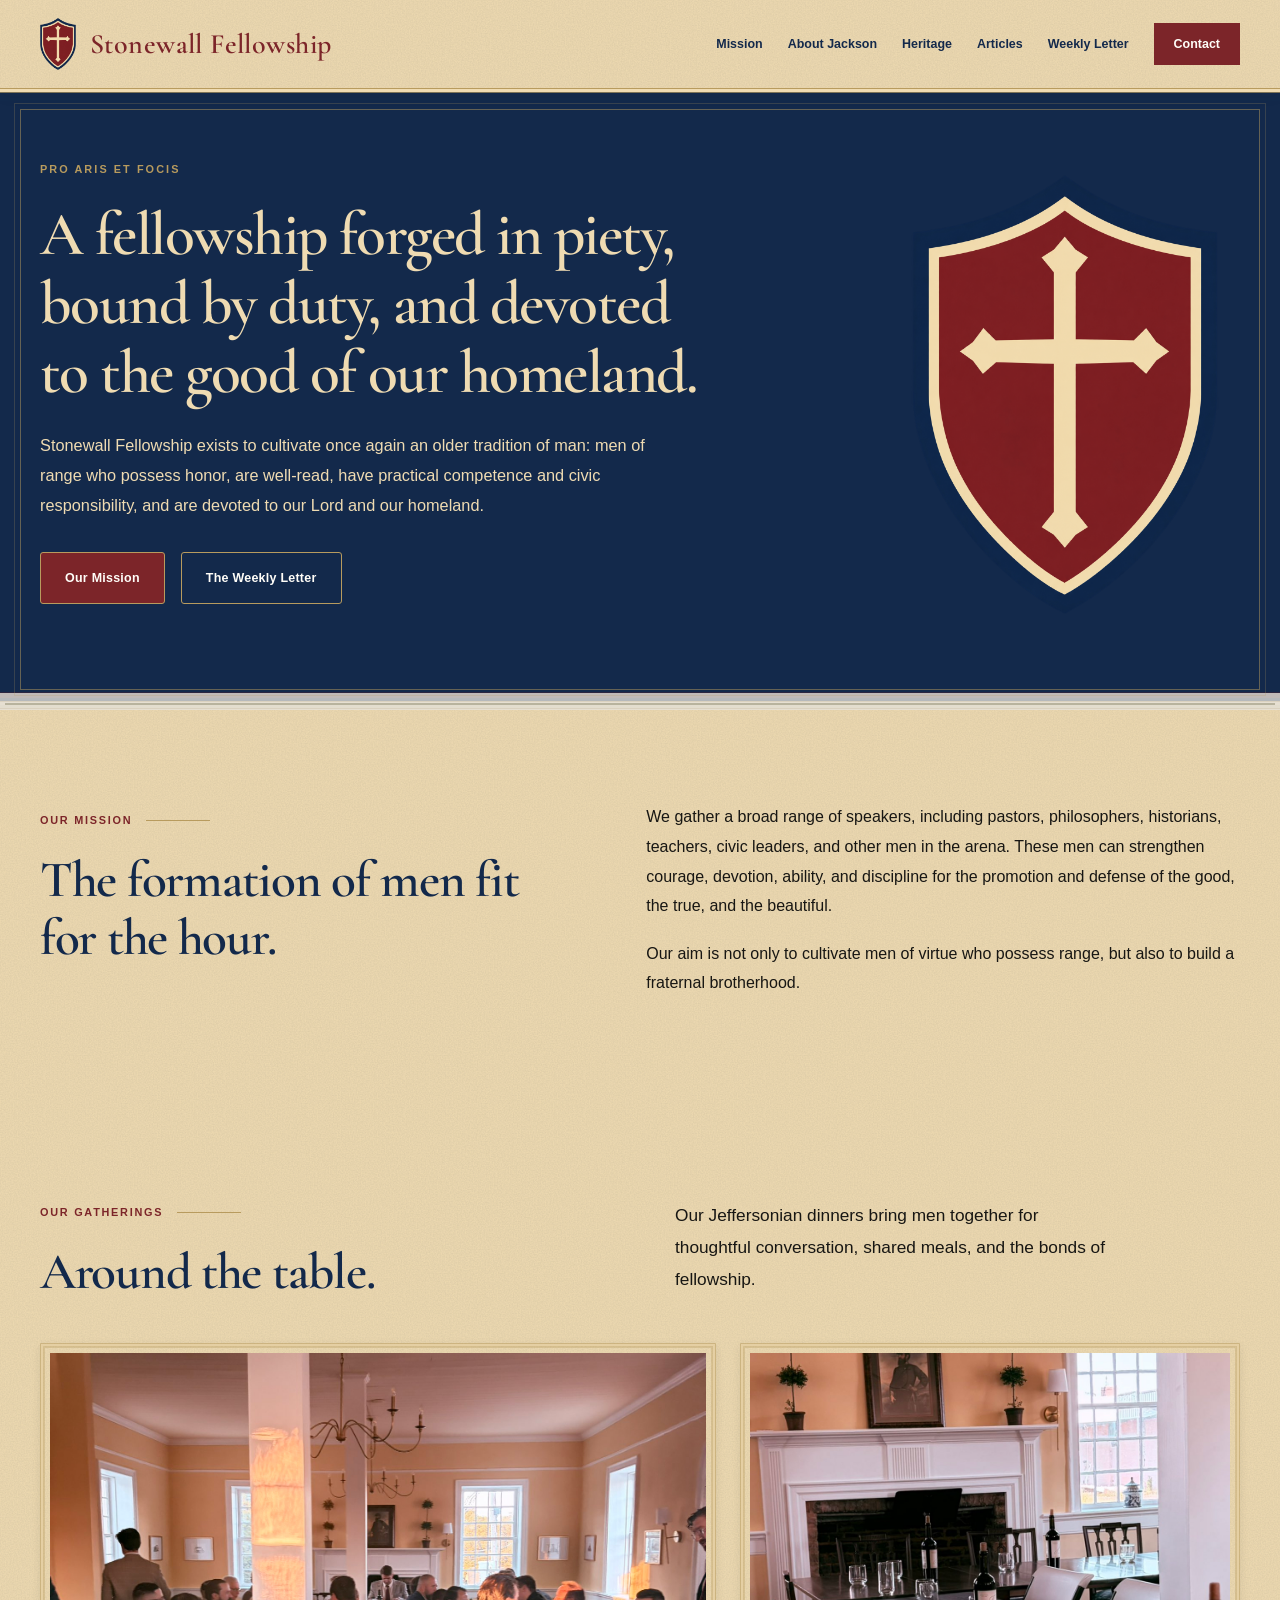
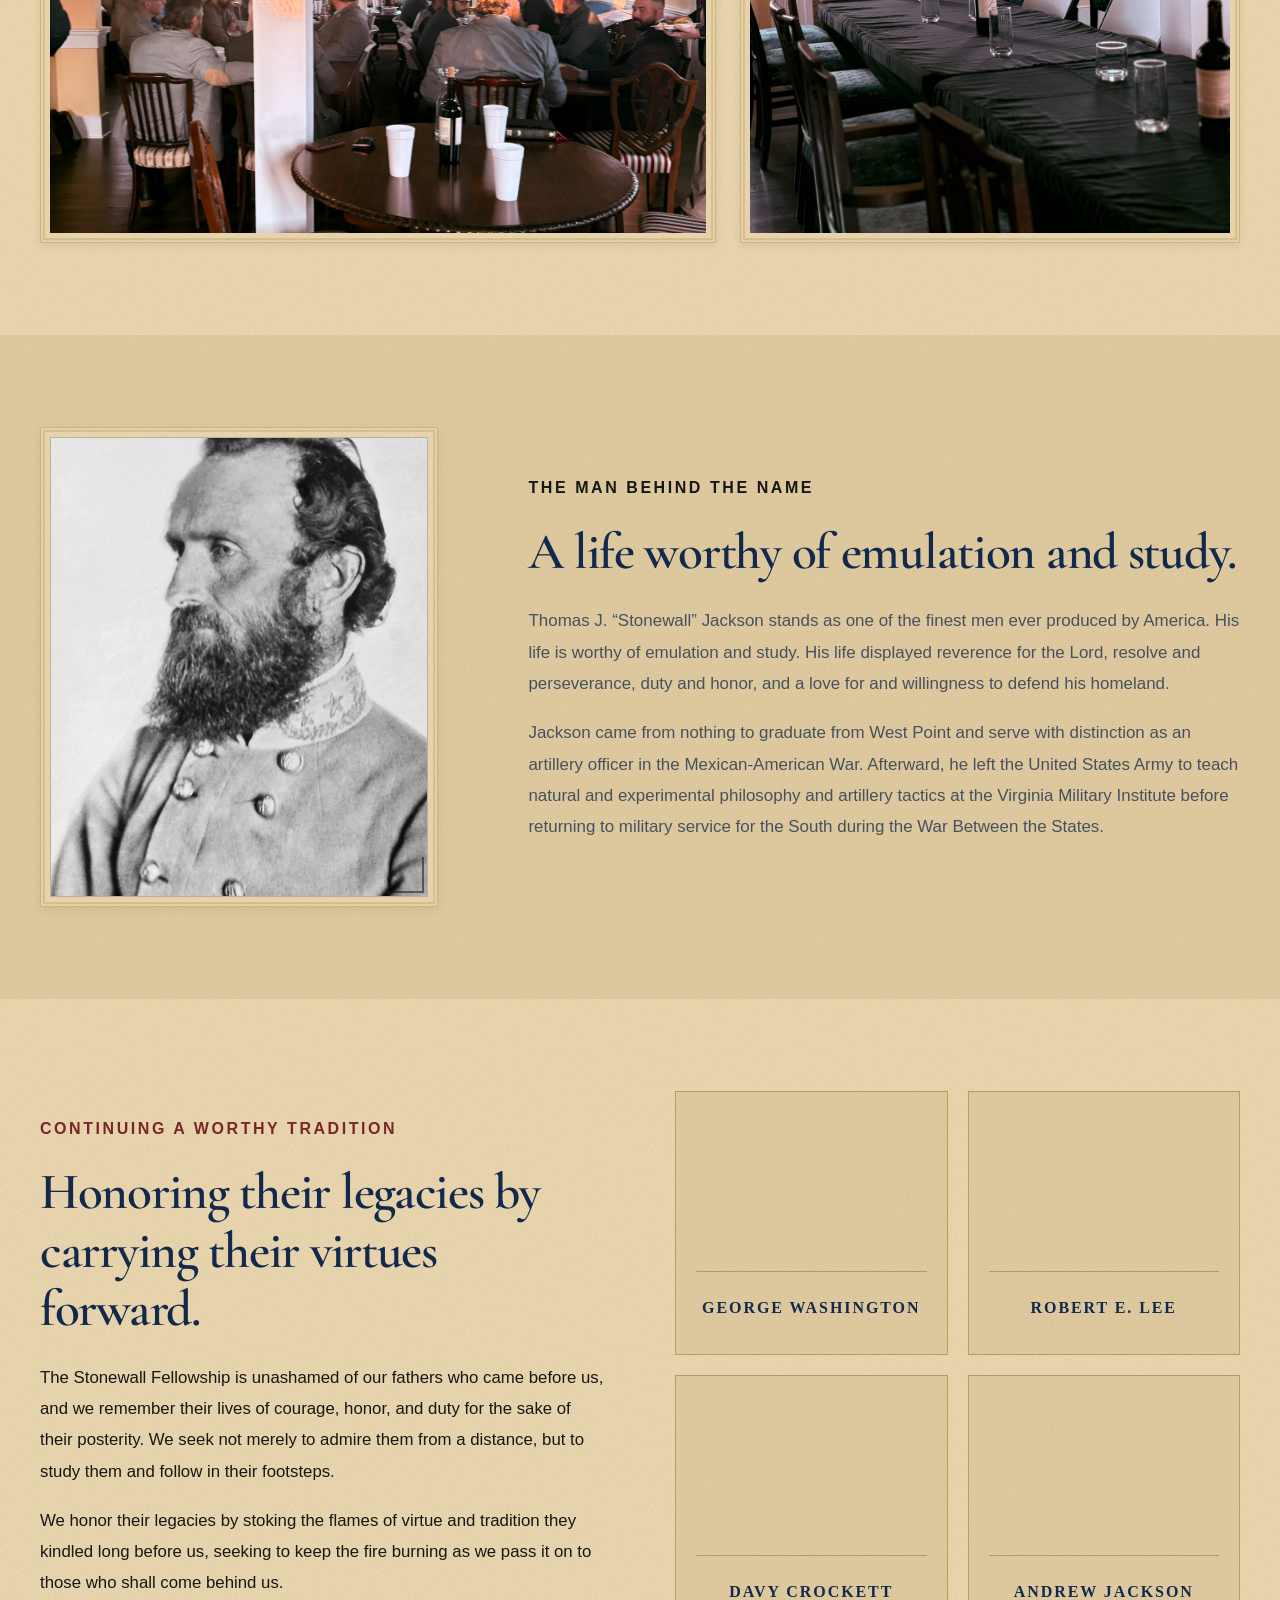
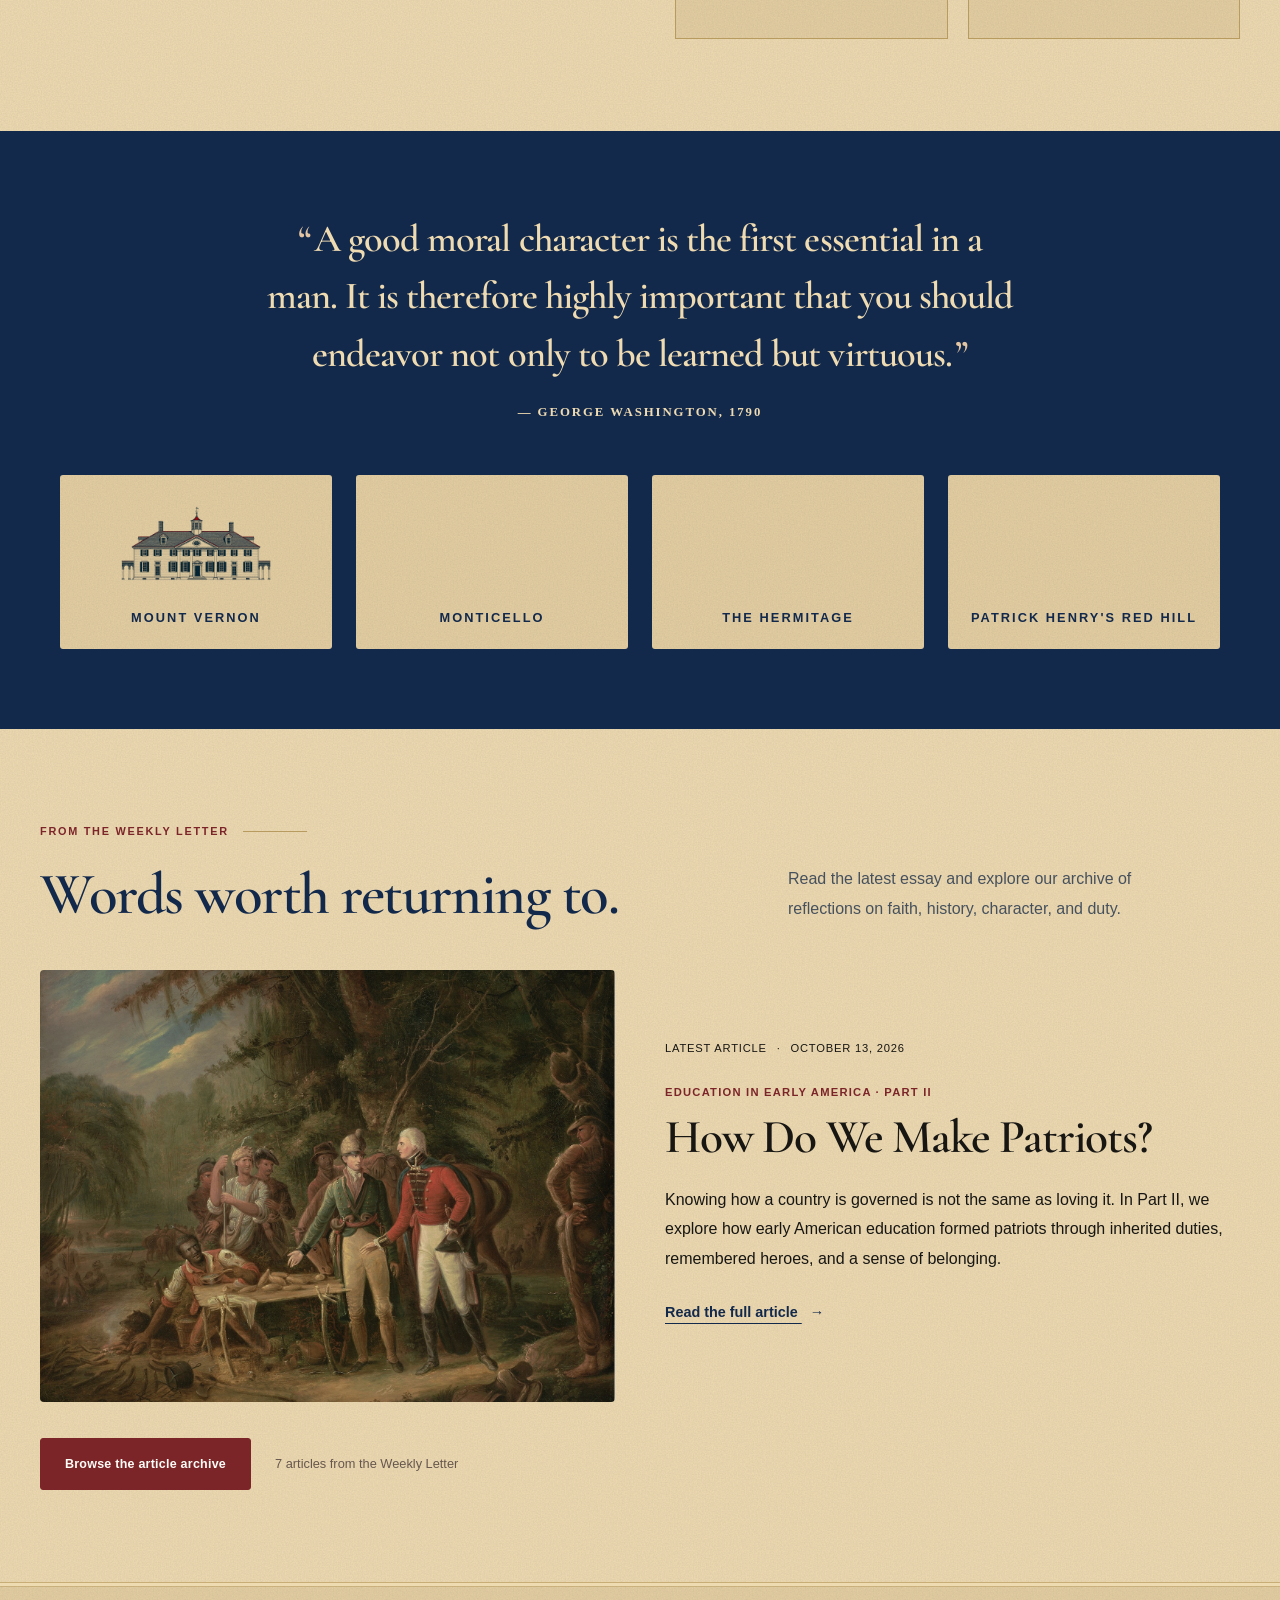
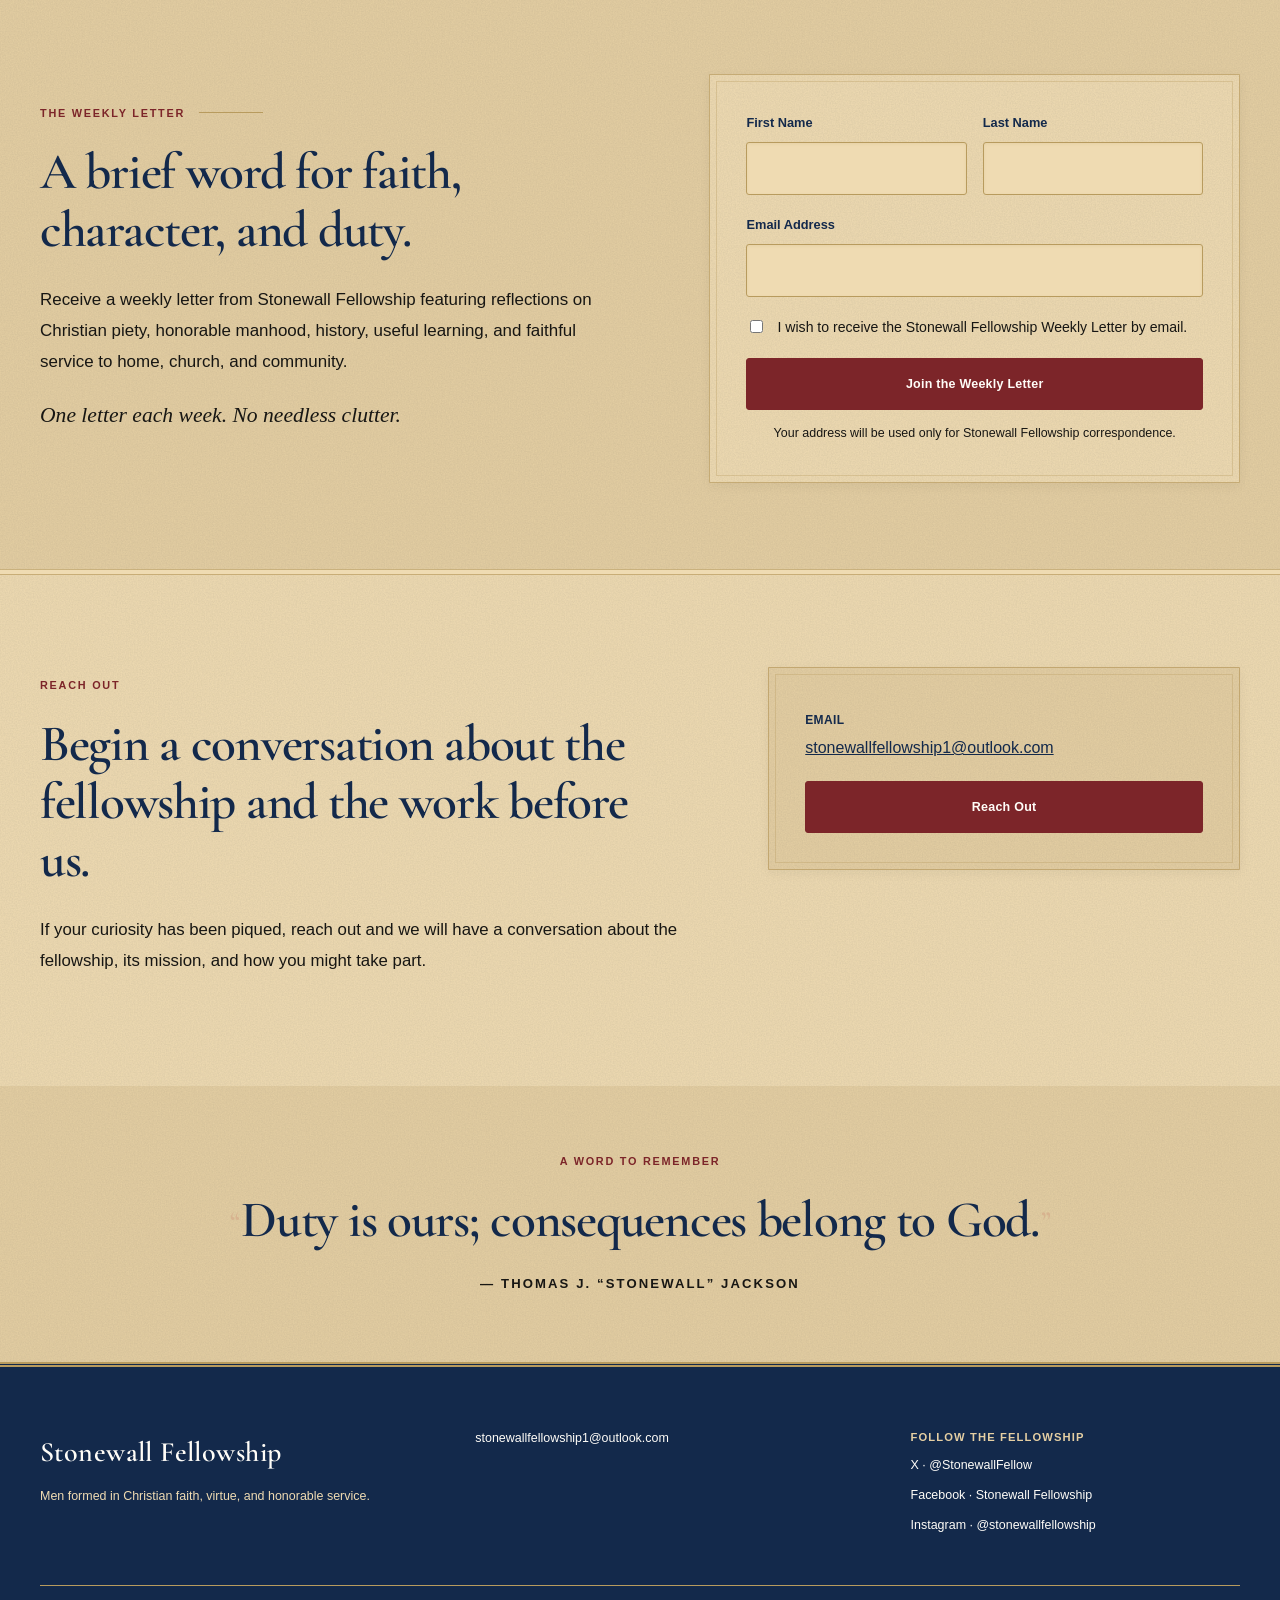
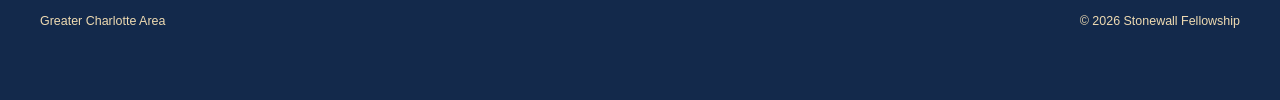
==== commit 834647ac: "Remove decorative home band and improve mobile layouts" ====
--- a/index.html
+++ b/index.html
@@ -5,8 +5,6 @@
   <meta name="viewport" content="width=device-width, initial-scale=1">
   <meta name="description" content="A fellowship forged in piety, bound by duty, and devoted to the good of our homeland.">
   <title>Stonewall Fellowship</title>
-  <link rel="preload" as="image" href="assets/fellowship-gathering.jpeg" fetchpriority="high">
-  <link rel="preload" as="image" href="assets/fellowship-table.jpeg" fetchpriority="high">
   <link rel="icon" type="image/png" href="assets/shield-cutout-preview.png">
   
   
@@ -23,7 +21,7 @@
         <img src="assets/shield-cutout-preview.png" alt="Stonewall Fellowship cross emblem">
         <span>Stonewall Fellowship</span>
       </a>
-      <button class="nav-toggle" aria-expanded="false" aria-controls="site-nav">Menu</button>
+      <button class="nav-toggle" aria-label="Menu" aria-expanded="false" aria-controls="site-nav">Menu</button>
       <nav id="site-nav" class="site-nav" aria-label="Primary navigation">
         <a href="#mission">Mission</a>
         <a href="#about-jackson">About Jackson</a>
@@ -69,14 +67,6 @@
       </div>
     </section>
 
-    <section class="section visual-band">
-      <div class="container visual-grid">
-        <figure class="visual-card"><img src="assets/southern-home.png" alt="Engraving of a traditional Southern home"><figcaption>Home</figcaption></figure>
-        <figure class="visual-card"><img src="assets/church.png" alt="Engraving of a historic church"><figcaption>Church</figcaption></figure>
-        <figure class="visual-card"><img src="assets/main-street.png" alt="Engraving of a traditional small-town main street"><figcaption>Community</figcaption></figure>
-      </div>
-    </section>
-
     <section id="gatherings" class="section fellowship-section" aria-labelledby="gatherings-title">
       <div class="container">
         <div class="fellowship-intro">
@@ -88,10 +78,10 @@
         </div>
         <div class="fellowship-photos">
           <figure class="fellowship-photo fellowship-photo-gathering">
-            <img src="assets/fellowship-gathering.jpeg" alt="Men gathered for conversation and dinner at Stonewall Fellowship" width="1536" height="2048" loading="eager" fetchpriority="high" decoding="sync">
+            <img src="assets/fellowship-gathering.jpeg" alt="Men gathered for conversation and dinner at Stonewall Fellowship" width="1536" height="2048" loading="lazy" decoding="async">
           </figure>
           <figure class="fellowship-photo fellowship-photo-table">
-            <img src="assets/fellowship-table.jpeg" alt="Tables prepared for a Stonewall Fellowship dinner" width="1152" height="2048" loading="eager" fetchpriority="high" decoding="sync">
+            <img src="assets/fellowship-table.jpeg" alt="Tables prepared for a Stonewall Fellowship dinner" width="1152" height="2048" loading="lazy" decoding="async">
           </figure>
         </div>
       </div>
@@ -100,7 +90,7 @@
     <section id="about-jackson" class="section jackson-section">
       <div class="container jackson-grid">
         <div class="jackson-image">
-          <img src="assets/jackson-original-photo.jpg" alt="April 1863 photograph of Thomas J. Stonewall Jackson in Confederate uniform">
+          <img src="assets/jackson-original-photo.jpg" alt="April 1863 photograph of Thomas J. Stonewall Jackson in Confederate uniform" loading="lazy" decoding="async">
         </div>
         <div class="jackson-copy">
           <p class="section-kicker">The Man Behind the Name</p>
@@ -122,19 +112,19 @@
         </div>
         <div class="heritage-portraits" aria-label="Four men of the American tradition">
           <figure class="heritage-portrait-card">
-            <img src="assets/portrait-washington.png" alt="Engraved portrait of George Washington">
+            <img src="assets/portrait-washington.png" alt="Engraved portrait of George Washington" loading="lazy" decoding="async">
             <figcaption>George Washington</figcaption>
           </figure>
           <figure class="heritage-portrait-card">
-            <img src="assets/portrait-robert-e-lee.png" alt="Engraved portrait of Robert E. Lee">
+            <img src="assets/portrait-robert-e-lee.png" alt="Engraved portrait of Robert E. Lee" loading="lazy" decoding="async">
             <figcaption>Robert E. Lee</figcaption>
           </figure>
           <figure class="heritage-portrait-card">
-            <img src="assets/portrait-davy-crockett.png" alt="Engraved portrait of Davy Crockett">
+            <img src="assets/portrait-davy-crockett.png" alt="Engraved portrait of Davy Crockett" loading="lazy" decoding="async">
             <figcaption>Davy Crockett</figcaption>
           </figure>
           <figure class="heritage-portrait-card">
-            <img src="assets/portrait-andrew-jackson.png" alt="Engraved portrait of Andrew Jackson">
+            <img src="assets/portrait-andrew-jackson.png" alt="Engraved portrait of Andrew Jackson" loading="lazy" decoding="async">
             <figcaption>Andrew Jackson</figcaption>
           </figure>
         </div>
@@ -149,19 +139,19 @@
         </div>
         <div class="historic-homes-grid">
           <figure class="historic-home-card">
-            <img src="assets/silhouette-mount-vernon.png" alt="Architectural silhouette of Mount Vernon">
+            <img src="assets/silhouette-mount-vernon.png" alt="Architectural silhouette of Mount Vernon" loading="lazy" decoding="async">
             <figcaption>Mount Vernon</figcaption>
           </figure>
           <figure class="historic-home-card">
-            <img src="assets/silhouette-monticello.png" alt="Architectural silhouette of Monticello">
+            <img src="assets/silhouette-monticello.png" alt="Architectural silhouette of Monticello" loading="lazy" decoding="async">
             <figcaption>Monticello</figcaption>
           </figure>
           <figure class="historic-home-card">
-            <img src="assets/hermitage-front-engraving.png" alt="Front architectural engraving of The Hermitage">
+            <img src="assets/hermitage-front-engraving.png" alt="Front architectural engraving of The Hermitage" loading="lazy" decoding="async">
             <figcaption>The Hermitage</figcaption>
           </figure>
           <figure class="historic-home-card">
-            <img src="assets/red-hill-engraving.png" alt="Architectural engraving of Patrick Henry's Red Hill">
+            <img src="assets/red-hill-engraving.png" alt="Architectural engraving of Patrick Henry's Red Hill" loading="lazy" decoding="async">
             <figcaption>Patrick Henry's Red Hill</figcaption>
           </figure>
         </div>
--- a/refined.css
+++ b/refined.css
@@ -34,8 +34,359 @@
 @font-face{font-family:StonewallWordmark;src:url('/assets/fonts/unifrakturmaguntia-latin-400-normal.woff2') format('woff2');font-weight:400;font-display:swap}
 @font-face{font-family:StonewallSerif;src:url('/assets/fonts/cormorant-garamond-latin-400-normal.woff2') format('woff2');font-weight:400;font-display:swap}
 @font-face{font-family:StonewallSerif;src:url('/assets/fonts/cormorant-garamond-latin-600-normal.woff2') format('woff2');font-weight:600;font-display:swap}
-.brand span,.footer-title{font-family:StonewallWordmark,Georgia,serif;font-weight:400;color:var(--stonewall-red);font-size:1.9rem;letter-spacing:0}.brand img{width:36px;height:52px;object-fit:contain;border:0;padding:0;background:none}.footer-title{color:var(--stonewall-white)}
+.site-header .brand span,.footer-title{font-family:StonewallWordmark,Georgia,serif;font-weight:400;color:var(--stonewall-red);font-size:1.9rem;letter-spacing:0}.brand img{width:36px;height:52px;object-fit:contain;border:0;padding:0;background:none}.footer-title{color:var(--stonewall-white)}
 h1,h2,h3,.hero-copy h1,blockquote{font-family:StonewallSerif,Georgia,serif;font-weight:600;letter-spacing:-.025em}.hero-logo-wrap{background:none;box-shadow:none;border:0;border-radius:0;padding:0;width:100%;max-width:350px;justify-self:end}.hero-logo,.hero-shield{width:100%;max-height:440px;object-fit:contain;border:0;outline:0;border-radius:0;box-shadow:none;filter:none;mix-blend-mode:normal}.hero-logo-wrap:before,.hero-logo-wrap:after,.site-header:before,.site-header:after{display:none}.hero-grid{grid-template-columns:1.65fr .85fr;gap:64px}.hero{padding:70px 0 80px}.hero .button-secondary{color:var(--stonewall-white);border:1px solid var(--stonewall-gold);background:none}.hero .button-primary{background:var(--stonewall-red)!important;color:var(--stonewall-white)!important;border-color:var(--stonewall-gold)}.hero .button-primary:hover{background:var(--stonewall-red)!important;filter:brightness(1.1)}.hero-actions{gap:16px}.hero-copy h1{font-size:clamp(2.7rem,4.8vw,4.5rem)}.section-kicker{letter-spacing:.16em}.nav-cta{box-shadow:none}.legacy-portrait-section:before,.legacy-portrait-section:after{display:none}
-@media(max-width:1100px){.brand span{font-size:1.7rem}}
+@media(max-width:1100px){.site-header .brand span{font-size:1.7rem}}
 @media(max-width:800px){.hero-grid{grid-template-columns:1fr;gap:32px}.hero-logo-wrap{justify-self:center;max-width:180px}.hero-logo{max-height:260px}.hero{padding:46px 0 54px}.hero-copy h1{font-size:2.9rem}}
-@media(max-width:520px){.brand span{font-size:1.28rem}.brand{gap:10px}.brand img{width:27px;height:40px}.hero-copy h1{font-size:2.6rem}.hero-actions{flex-direction:column;align-items:stretch}}
+@media(max-width:520px){.site-header .brand span{font-size:1.28rem}.brand{gap:10px}.brand img{width:27px;height:40px}.hero-copy h1{font-size:2.6rem}.hero-actions{flex-direction:column;align-items:stretch}}
+
+/* Quiet architectural details inspired by colonial cornices and raised panels. */
+.site-header {
+  border-bottom: 1px solid var(--stonewall-gold);
+  box-shadow: 0 3px 0 var(--stonewall-white),
+              0 4px 0 color-mix(in srgb, var(--stonewall-gold) 45%, transparent),
+              0 7px 12px color-mix(in srgb, var(--stonewall-black) 5%, transparent);
+}
+
+.hero::after {
+  content: "";
+  display: block;
+  position: absolute;
+  inset: 20px;
+  border: 1px solid color-mix(in srgb, var(--stonewall-gold) 38%, transparent);
+  background: none;
+  pointer-events: none;
+}
+
+.hero::before {
+  content: "";
+  display: block;
+  position: absolute;
+  inset: auto 0 0;
+  height: 12px;
+  border: 0;
+  outline: 0;
+  background: linear-gradient(to bottom,
+    var(--stonewall-blue) 0 3px,
+    var(--stonewall-gold) 3px 4px,
+    var(--stonewall-ivory) 4px 7px,
+    var(--stonewall-white) 7px 10px,
+    var(--stonewall-gold) 10px 11px,
+    var(--stonewall-white) 11px);
+  pointer-events: none;
+}
+
+.visual-band,
+.letter-section {
+  box-shadow: inset 0 1px 0 color-mix(in srgb, var(--stonewall-gold) 55%, transparent),
+              inset 0 4px 0 var(--stonewall-white),
+              inset 0 5px 0 color-mix(in srgb, var(--stonewall-gold) 40%, transparent),
+              inset 0 -1px 0 color-mix(in srgb, var(--stonewall-gold) 55%, transparent),
+              inset 0 -5px 0 var(--stonewall-white),
+              inset 0 -6px 0 color-mix(in srgb, var(--stonewall-gold) 40%, transparent);
+}
+
+.fellowship-photo,
+.jackson-image {
+  padding: 9px;
+  background: var(--stonewall-white);
+  border: 1px solid color-mix(in srgb, var(--stonewall-gold) 55%, transparent);
+  outline: 1px solid color-mix(in srgb, var(--stonewall-gold) 35%, transparent);
+  outline-offset: -5px;
+  border-radius: 1px;
+  box-shadow: 0 3px 10px color-mix(in srgb, var(--stonewall-black) 6%, transparent);
+}
+
+.fellowship-photo img,
+.jackson-image img {
+  border-radius: 0;
+}
+
+.letter-form,
+.contact-card {
+  border: 1px solid color-mix(in srgb, var(--stonewall-gold) 70%, transparent);
+  outline: 1px solid color-mix(in srgb, var(--stonewall-gold) 35%, transparent);
+  outline-offset: -8px;
+  border-radius: 1px;
+  box-shadow: 0 3px 12px color-mix(in srgb, var(--stonewall-black) 5%, transparent);
+}
+
+@media (max-width: 520px) {
+  .hero::after { inset: 10px 8px 20px; }
+  .fellowship-photo, .jackson-image { padding: 7px; }
+}
+
+/* Warm parchment, a clearer nameplate, and a little more colonial joinery. */
+:root {
+  --parchment: var(--stonewall-ivory);
+  --colonial-tan: color-mix(in srgb, var(--stonewall-ivory) 82%, var(--stonewall-gold));
+  --paper: var(--parchment);
+  --cream: var(--colonial-tan);
+  --paper-grain: url("data:image/svg+xml,%3Csvg xmlns='http://www.w3.org/2000/svg' width='180' height='180'%3E%3Cfilter id='grain'%3E%3CfeTurbulence type='fractalNoise' baseFrequency='.75' numOctaves='3' stitchTiles='stitch'/%3E%3CfeColorMatrix type='matrix' values='0 0 0 0 .09 0 0 0 0 .086 0 0 0 0 .074 0 0 .12 0 0'/%3E%3C/filter%3E%3Crect width='100%25' height='100%25' filter='url(%23grain)'/%3E%3C/svg%3E");
+}
+
+body {
+  background-color: var(--parchment);
+  background-image: var(--paper-grain);
+}
+
+.site-header,
+.site-nav,
+.paper-section,
+.fellowship-section,
+.heritage-section,
+.articles-section,
+.contact-section {
+  background-color: var(--parchment) !important;
+  background-image: var(--paper-grain) !important;
+}
+
+.visual-band,
+.jackson-section,
+.letter-section,
+.final-quote-section {
+  background-color: var(--colonial-tan) !important;
+  background-image: var(--paper-grain) !important;
+}
+
+.site-header .brand span,
+.footer-title {
+  font-family: StonewallSerif, Georgia, serif;
+  font-weight: 600;
+  font-size: 1.75rem;
+  letter-spacing: .015em;
+}
+
+.site-header {
+  box-shadow: 0 3px 0 var(--parchment),
+              0 4px 0 color-mix(in srgb, var(--stonewall-gold) 65%, transparent),
+              0 7px 12px color-mix(in srgb, var(--stonewall-black) 7%, transparent);
+}
+
+.hero::after {
+  border-color: color-mix(in srgb, var(--stonewall-gold) 50%, transparent);
+  outline: 1px solid color-mix(in srgb, var(--stonewall-gold) 22%, transparent);
+  outline-offset: 5px;
+}
+
+.hero::before {
+  background: linear-gradient(to bottom,
+    var(--stonewall-blue) 0 3px,
+    var(--stonewall-gold) 3px 4px,
+    var(--parchment) 4px 7px,
+    var(--colonial-tan) 7px 10px,
+    var(--stonewall-gold) 10px 11px,
+    var(--parchment) 11px);
+}
+
+.visual-band,
+.letter-section {
+  box-shadow: inset 0 1px 0 color-mix(in srgb, var(--stonewall-gold) 70%, transparent),
+              inset 0 4px 0 var(--parchment),
+              inset 0 5px 0 color-mix(in srgb, var(--stonewall-gold) 50%, transparent),
+              inset 0 -1px 0 color-mix(in srgb, var(--stonewall-gold) 70%, transparent),
+              inset 0 -5px 0 var(--parchment),
+              inset 0 -6px 0 color-mix(in srgb, var(--stonewall-gold) 50%, transparent);
+}
+
+.fellowship-photo,
+.jackson-image,
+.letter-form,
+.article-feature-image,
+.article-hero-image {
+  background-color: var(--parchment);
+  background-image: var(--paper-grain);
+}
+
+.fellowship-photo,
+.jackson-image {
+  box-shadow: inset 0 0 0 2px var(--colonial-tan),
+              inset 0 0 0 3px color-mix(in srgb, var(--stonewall-gold) 40%, transparent),
+              0 3px 10px color-mix(in srgb, var(--stonewall-black) 8%, transparent);
+}
+
+.historic-home-card,
+.heritage-portrait-card,
+.contact-card,
+.article-subscribe {
+  background-color: var(--colonial-tan);
+  background-image: var(--paper-grain);
+}
+
+.letter-form input[type="text"],
+.letter-form input[type="email"] {
+  background: var(--parchment);
+  box-shadow: inset 0 1px 3px color-mix(in srgb, var(--stonewall-gold) 15%, transparent);
+}
+
+.nav-toggle {
+  background: var(--parchment);
+  color: var(--stonewall-blue);
+  border-color: var(--stonewall-gold);
+}
+
+.paper-section .section-kicker,
+.fellowship-section .section-kicker,
+.articles-section .section-kicker,
+.letter-section .section-kicker {
+  display: flex;
+  align-items: center;
+  gap: 14px;
+}
+
+.paper-section .section-kicker::after,
+.fellowship-section .section-kicker::after,
+.articles-section .section-kicker::after,
+.letter-section .section-kicker::after {
+  content: "";
+  display: block;
+  width: 64px;
+  height: 1px;
+  flex-shrink: 0;
+  margin: 0;
+  background: var(--stonewall-gold);
+}
+
+.site-footer { border-top: 5px double var(--stonewall-gold); }
+
+@media (max-width: 520px) {
+  .site-header .brand span { font-size: 1.3rem; letter-spacing: 0; }
+  .section-kicker::after { max-width: 40px; }
+}
+
+/* Mobile layout: a compact introduction, comfortable controls, and photo pairs. */
+@media (max-width: 800px) {
+  .container { width: calc(100% - 40px); }
+  .nav-wrap { min-height: 76px; gap: 12px; }
+  .brand { min-width: 0; gap: 10px; }
+  .brand img { width: 30px; height: 44px; }
+  .site-header .brand span {
+    max-width: 155px;
+    font-size: 1.4rem;
+    line-height: 1.05;
+    letter-spacing: 0;
+  }
+
+  .nav-toggle {
+    display: inline-flex;
+    align-items: center;
+    justify-content: center;
+    gap: 8px;
+    min-width: 78px;
+    min-height: 44px;
+    padding: 10px 12px;
+    border: 1px solid var(--stonewall-gold);
+    border-radius: 2px;
+    font-size: .75rem;
+    font-weight: 600;
+  }
+  .nav-toggle::before {
+    content: "";
+    width: 14px;
+    height: 11px;
+    border-top: 1px solid currentColor;
+    border-bottom: 1px solid currentColor;
+    background: linear-gradient(currentColor, currentColor) center / 100% 1px no-repeat;
+  }
+  .nav-toggle[aria-expanded="true"]::before {
+    content: "×";
+    height: 18px;
+    border: 0;
+    background: none;
+    font-size: 22px;
+    line-height: 16px;
+  }
+  .site-nav {
+    top: 100%;
+    padding: 12px 20px 20px;
+    gap: 0;
+    box-shadow: 0 12px 20px color-mix(in srgb, var(--stonewall-blue) 12%, transparent);
+  }
+  .site-nav a {
+    display: flex;
+    align-items: center;
+    width: 100%;
+    min-height: 48px;
+    padding: 10px 12px;
+    border-bottom: 1px solid color-mix(in srgb, var(--stonewall-gold) 40%, transparent);
+    font-size: .9rem;
+  }
+  .site-nav .nav-cta { margin-top: 12px; justify-content: center; }
+
+  .hero { padding: 36px 0 48px; }
+  .hero-grid { gap: 0; }
+  .hero-copy { max-width: 640px; margin: 0 auto; }
+  .hero-logo-wrap { display: none; }
+  .hero-copy h1 {
+    margin: 16px 0 20px;
+    font-size: clamp(2.1rem, 8.8vw, 2.9rem);
+    line-height: 1.1;
+    letter-spacing: -.018em;
+    text-wrap: balance;
+  }
+  .hero-text { font-size: 1rem; line-height: 1.7; max-width: 44ch; }
+  .hero-actions {
+    display: grid;
+    grid-template-columns: 1fr 1fr;
+    gap: 10px;
+    margin: 24px 0 0;
+  }
+  .hero-actions .button { min-height: 50px; padding: 10px 12px; font-size: .75rem; }
+  .hero::after { inset: 12px 8px 20px; outline: 0; }
+
+  .section { padding: 48px 0; scroll-margin-top: 92px; }
+  h2 { font-size: clamp(2rem, 8vw, 2.6rem); line-height: 1.12; text-wrap: balance; }
+  .two-column, .jackson-grid, .heritage-grid, .contact-grid, .letter-grid { gap: 26px; }
+  .fellowship-intro { margin-bottom: 26px; }
+  .fellowship-intro > p { margin-top: 18px; }
+  .fellowship-photos { grid-template-columns: repeat(2, minmax(0, 1fr)); gap: 12px; }
+  .fellowship-photo { padding: 6px; }
+  .fellowship-photo img { height: clamp(190px, 56vw, 340px); object-fit: cover; }
+  .jackson-image { width: min(220px, 75%); margin: 0 auto; }
+  .jackson-image img { height: 260px; }
+  .heritage-portraits { gap: 12px; }
+  .heritage-portrait-card { padding: 12px 10px; }
+  .heritage-portrait-card img { height: 130px; }
+  .heritage-portrait-card figcaption {
+    display: flex;
+    align-items: center;
+    justify-content: center;
+    min-height: 2.8em;
+    font-size: .86rem;
+    line-height: 1.4;
+  }
+  .legacy-portrait-section { padding: 48px 0; }
+  .historic-homes-grid { grid-template-columns: 1fr 1fr; gap: 14px; }
+  .historic-home-card { padding: 14px 10px; }
+  .historic-home-card figcaption { font-size: .72rem; line-height: 1.5; letter-spacing: .07em; }
+
+  .letter-form { padding: 24px; }
+  .form-row { grid-template-columns: 1fr; gap: 0; }
+  .letter-form input[type="text"], .letter-form input[type="email"] {
+    min-height: 48px;
+    font-size: 16px;
+    padding: 12px;
+  }
+  .consent-row input { width: 18px; height: 18px; flex-shrink: 0; }
+  .contact-card { padding: 24px; }
+  .button { min-height: 50px; }
+  .text-link:not(.article-back) { display: inline-flex; align-items: center; min-height: 44px; }
+  .articles-intro { margin-bottom: 26px; }
+  .archive-heading { padding-top: 40px; padding-bottom: 28px; }
+  .archive-list-section { padding-top: 36px; padding-bottom: 48px; }
+  .article-heading h1 { font-size: clamp(2rem, 8.7vw, 2.65rem); line-height: 1.12; text-wrap: balance; }
+  .article-body { font-size: 1.1rem; }
+  .site-footer { padding: 40px 0; }
+  .footer-grid { gap: 22px; }
+  .footer-title { font-size: 1.8rem; }
+  .footer-social p { margin: 0; }
+  .footer-social a { display: inline-flex; align-items: center; min-height: 44px; }
+  .footer-contact a { display: block; min-height: 44px; overflow-wrap: anywhere; }
+}
+
+@media (max-width: 360px) {
+  .site-header .brand span { max-width: 135px; font-size: 1.25rem; }
+  .hero-actions .button { padding-inline: 8px; font-size: .7rem; }
+  .fellowship-photos { grid-template-columns: 1fr; }
+  .fellowship-photo img { height: 230px; }
+}
